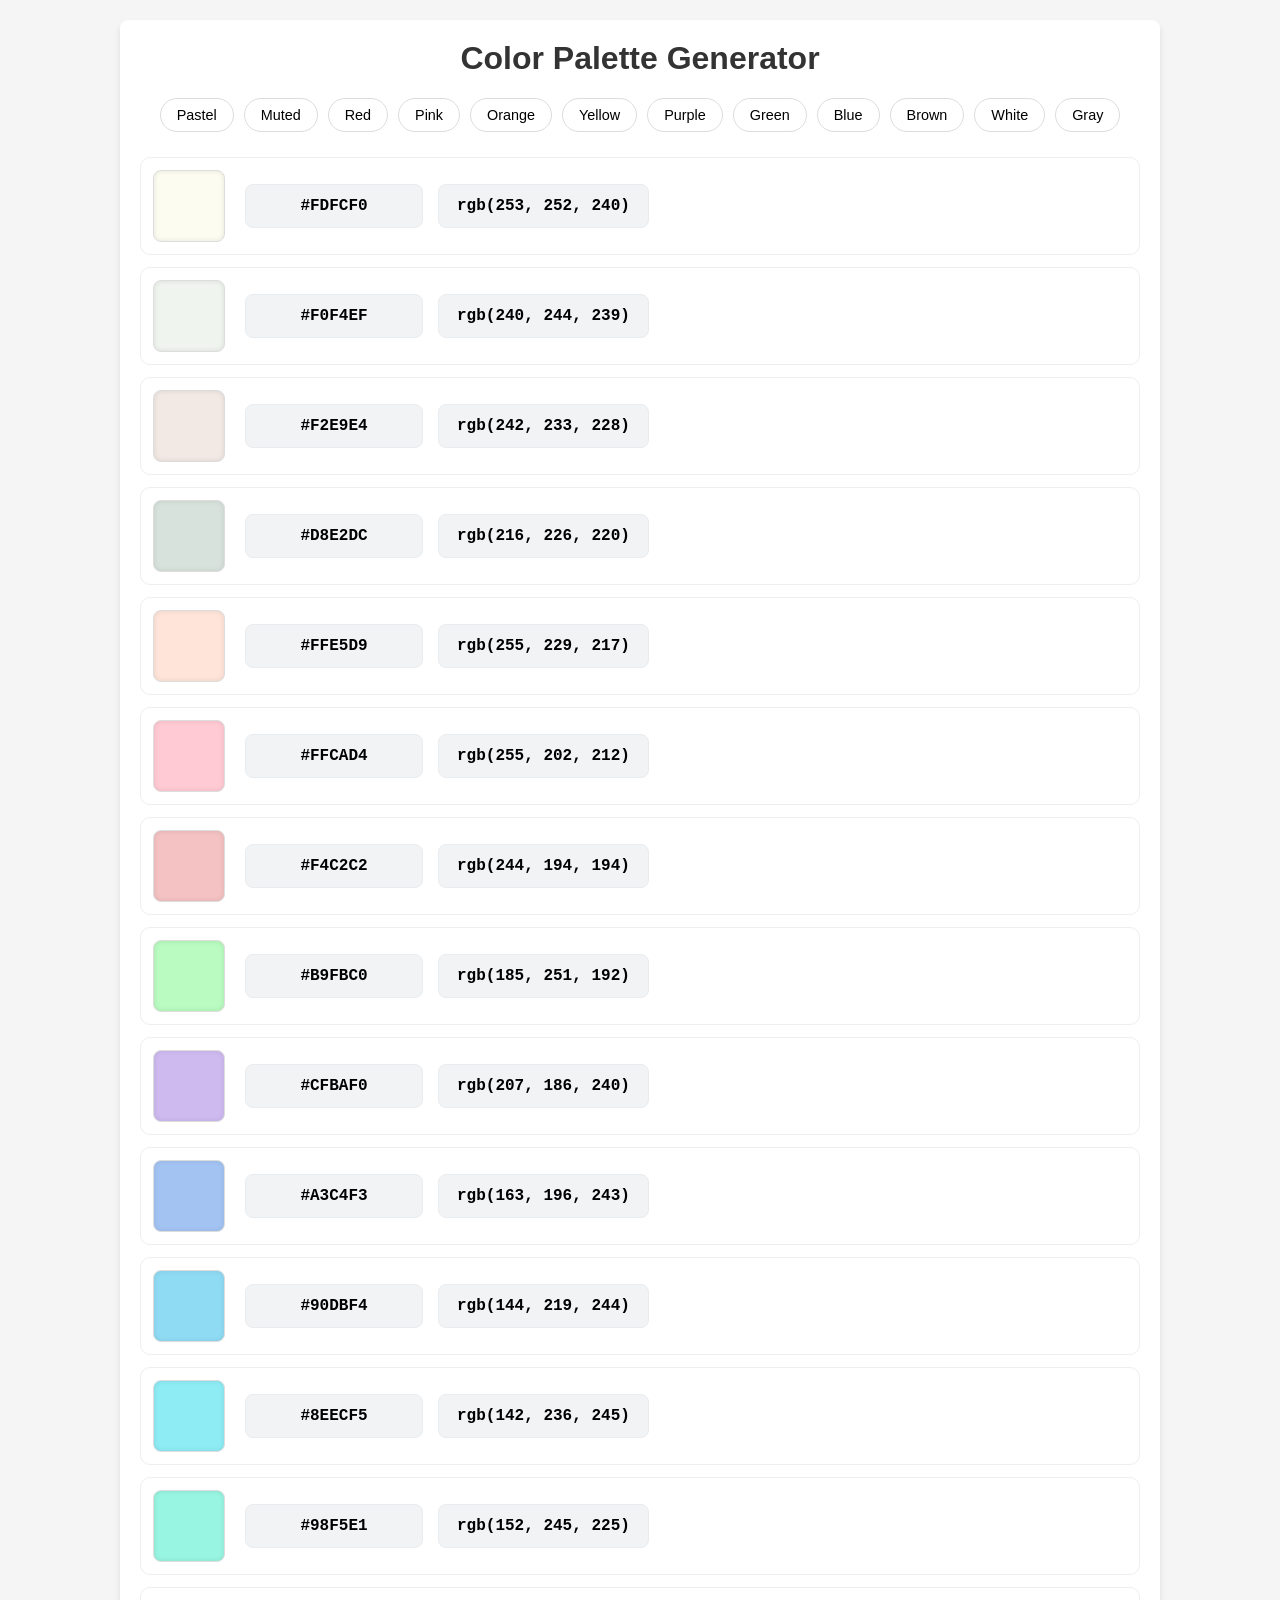
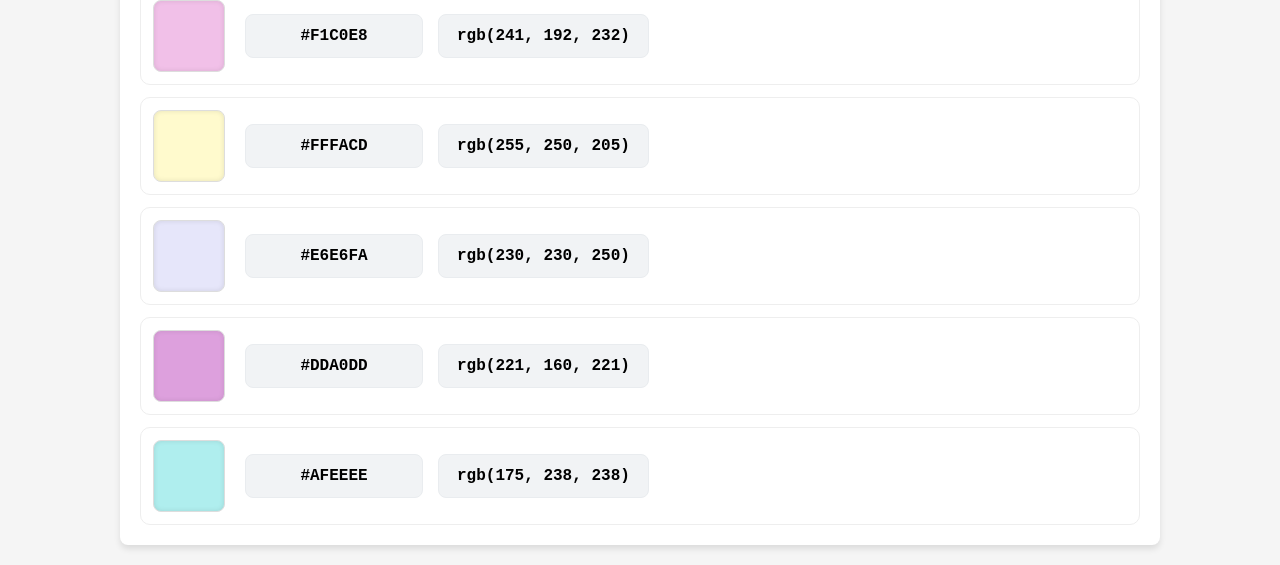
==== index.html @ 8c0397b9 "Configure Google AdSense: Add verification script, meta tag, and ads.txt" ====
<!doctype html>
<html lang="en">
<head>
  <meta charset="UTF-8" />
  <meta name="viewport" content="width=device-width, initial-scale=1.0" />
  <title>Color Palette Generator</title>
  <meta name="google-adsense-account" content="ca-pub-3039806351490146">
  <script async src="https://pagead2.googlesyndication.com/pagead/js/adsbygoogle.js?client=ca-pub-3039806351490146"
     crossorigin="anonymous"></script>
  <link href='style.css' rel='stylesheet'>
</head>
<body>
  <div class="container">
    <h1>Color Palette Generator</h1>
    <div class="controls">
      <button onclick="renderPalette('pastel')">Pastel</button>
      <button onclick="renderPalette('muted')">Muted</button>
      <button onclick="renderPalette('red')">Red</button>
      <button onclick="renderPalette('pink')">Pink</button>
      <button onclick="renderPalette('orange')">Orange</button>
      <button onclick="renderPalette('yellow')">Yellow</button>
      <button onclick="renderPalette('purple')">Purple</button>
      <button onclick="renderPalette('green')">Green</button>
      <button onclick="renderPalette('blue')">Blue</button>
      <button onclick="renderPalette('brown')">Brown</button>
      <button onclick="renderPalette('white')">White</button>
      <button onclick="renderPalette('gray')">Gray</button>
    </div>
    <div id="palette" class="palette-grid"></div>
  </div>
  <script defer type="text/javascript" src="main.js"></script>
</body>
</html>
---- style.css ----
/* Add styles here */
body {
  font-family: 'Segoe UI', Tahoma, Geneva, Verdana, sans-serif;
  background-color: #f5f5f5;
  margin: 0;
  padding: 20px;
}

.container {
  max-width: 1000px;
  margin: auto;
  background: white;
  padding: 20px;
  border-radius: 8px;
  box-shadow: 0 4px 6px rgba(0,0,0,0.1);
}

h1 { text-align: center; color: #333; margin-top: 0; }

.controls {
  display: flex;
  justify-content: center;
  gap: 10px;
  margin-bottom: 25px;
  flex-wrap: wrap;
}

.controls button {
  padding: 8px 16px;
  border: 1px solid #ddd;
  background: white;
  cursor: pointer;
  border-radius: 20px;
  transition: all 0.2s;
  font-size: 0.9em;
}

.controls button:hover {
  background: #333;
  color: white;
  border-color: #333;
}

.palette-grid {
  display: flex;
  flex-direction: column;
  gap: 12px;
}

.color-item {
  display: flex;
  align-items: center;
  padding: 12px;
  border: 1px solid #eee;
  border-radius: 10px;
  transition: transform 0.1s;
}

.color-item:hover {
  background-color: #fafafa;
}

.color-swatch {
  width: 70px;
  height: 70px;
  border-radius: 8px;
  margin-right: 20px;
  box-shadow: inset 0 0 5px rgba(0,0,0,0.1);
  border: 1px solid #ddd;
}

.color-info {
  display: flex;
  gap: 15px;
  flex-wrap: wrap;
  flex-grow: 1;
}

.info-box {
  background: #f1f3f5;
  padding: 12px 18px;
  border: 1px solid #e9ecef;
  border-radius: 8px;
  cursor: pointer;
  font-size: 1em;
  font-family: 'Courier New', Courier, monospace;
  font-weight: 600;
  min-width: 140px;
  text-align: center;
  transition: all 0.1s;
}

.info-box:hover {
  background: #e9ecef;
  transform: translateY(-2px);
}

.info-box:active {
  background: #dee2e6;
  transform: translateY(0);
}
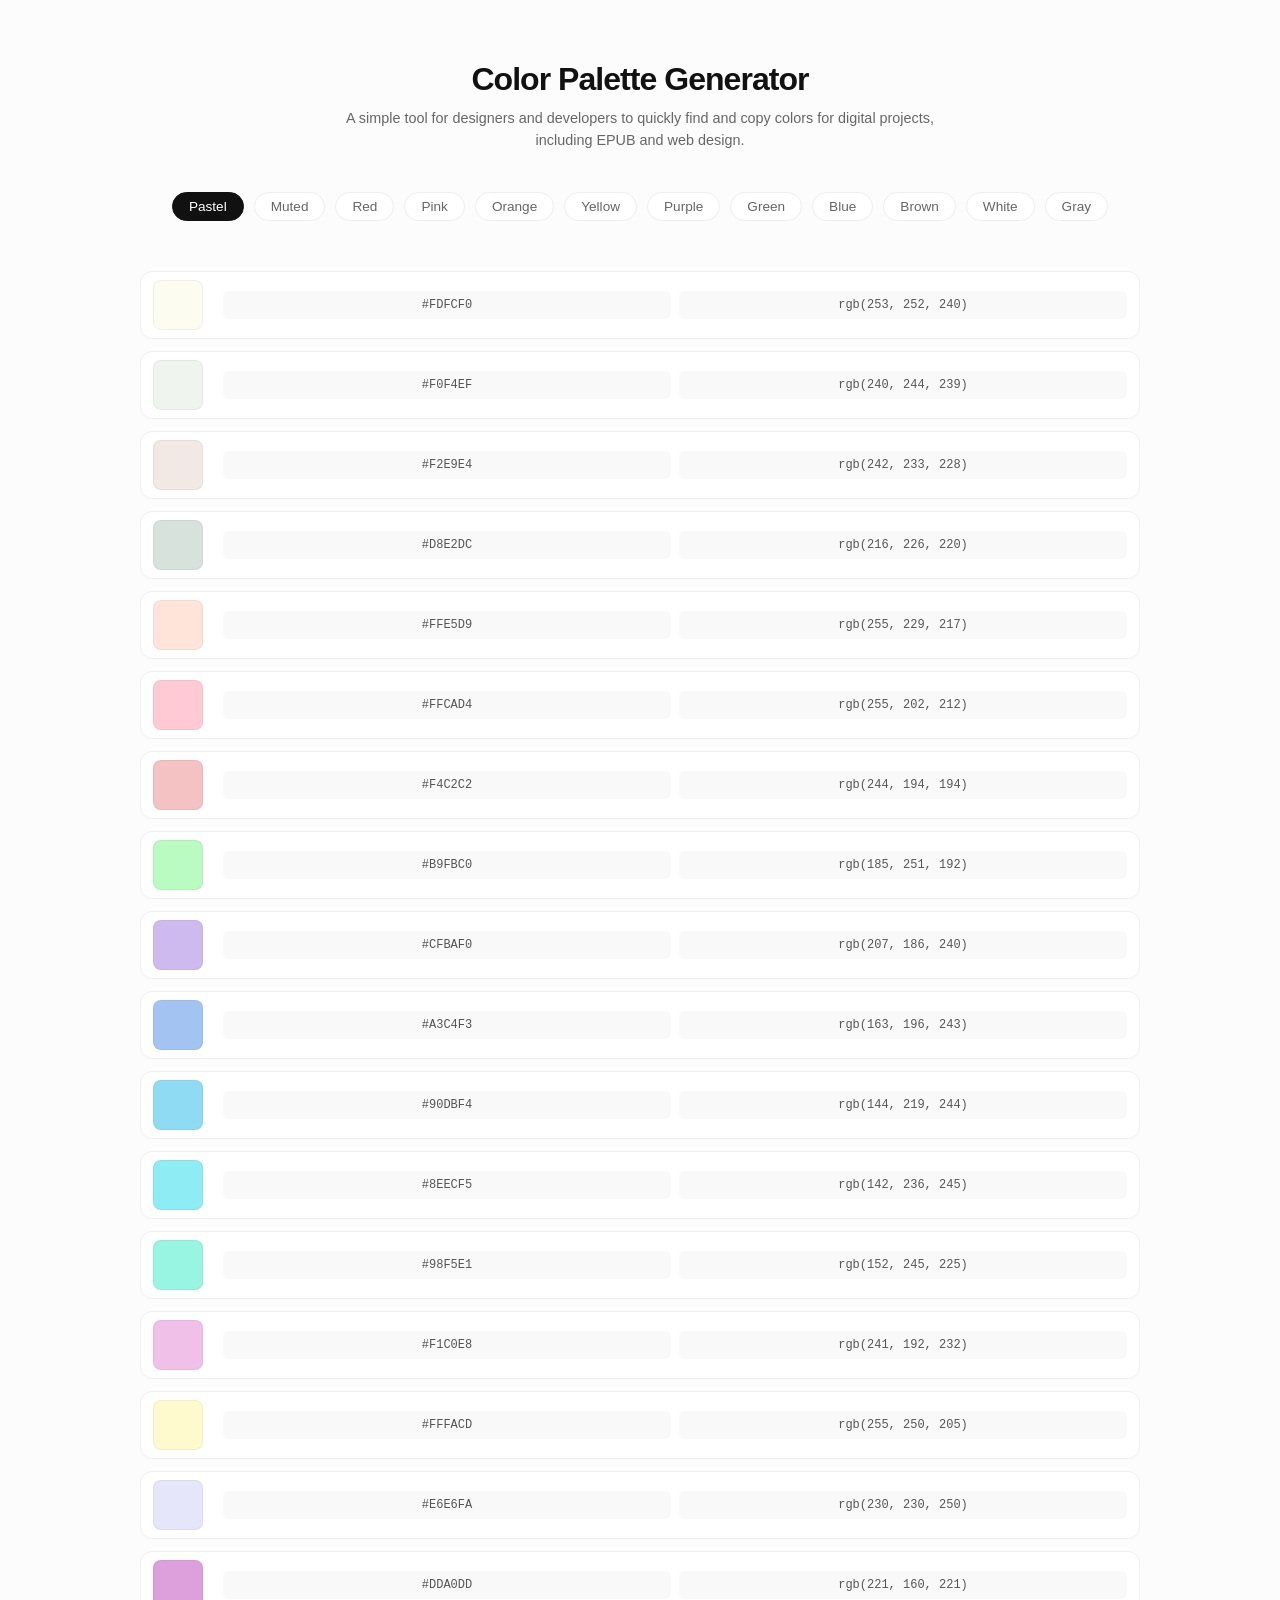
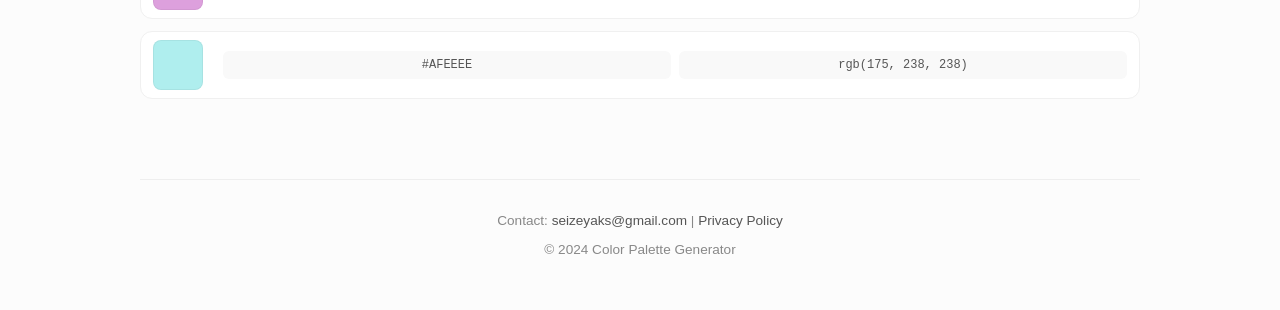
==== commit fd2c0058: "Improve site quality for AdSense: Add description, footer, contact info, and Privacy Policy page" ====
--- a/index.html
+++ b/index.html
@@ -12,6 +12,8 @@
 <body>
   <div class="container">
     <h1>Color Palette Generator</h1>
+    <p class="site-description">A simple tool for designers and developers to quickly find and copy colors for digital projects, including EPUB and web design.</p>
+    
     <div class="controls">
       <button onclick="renderPalette('pastel')">Pastel</button>
       <button onclick="renderPalette('muted')">Muted</button>
@@ -27,6 +29,11 @@
       <button onclick="renderPalette('gray')">Gray</button>
     </div>
     <div id="palette" class="palette-grid"></div>
+    
+    <footer>
+      <p>Contact: <a href="mailto:seizeyaks@gmail.com">seizeyaks@gmail.com</a> | <a href="privacy.html">Privacy Policy</a></p>
+      <p>&copy; 2024 Color Palette Generator</p>
+    </footer>
   </div>
   <script defer type="text/javascript" src="main.js"></script>
 </body>
--- a/style.css
+++ b/style.css
@@ -1,101 +1,193 @@
-/* Add styles here */
+/* Modern & Refined Palette Styles */
+* {
+  box-sizing: border-box;
+  -webkit-font-smoothing: antialiased;
+}
+
 body {
-  font-family: 'Segoe UI', Tahoma, Geneva, Verdana, sans-serif;
-  background-color: #f5f5f5;
+  font-family: 'Inter', -apple-system, BlinkMacSystemFont, 'Segoe UI', Roboto, sans-serif;
+  background-color: #fcfcfc;
   margin: 0;
-  padding: 20px;
+  padding: 40px 20px;
+  color: #1a1a1a;
 }
 
 .container {
   max-width: 1000px;
   margin: auto;
-  background: white;
-  padding: 20px;
-  border-radius: 8px;
-  box-shadow: 0 4px 6px rgba(0,0,0,0.1);
 }
 
-h1 { text-align: center; color: #333; margin-top: 0; }
+h1 { 
+  text-align: center; 
+  font-weight: 800;
+  letter-spacing: -0.03em;
+  margin-bottom: 10px;
+  font-size: 2rem;
+  color: #111;
+}
 
+.site-description {
+  text-align: center;
+  color: #666;
+  font-size: 0.9rem;
+  max-width: 600px;
+  margin: 0 auto 40px auto;
+  line-height: 1.5;
+}
+
+/* Category Buttons */
 .controls {
   display: flex;
   justify-content: center;
   gap: 10px;
-  margin-bottom: 25px;
+  margin-bottom: 50px;
   flex-wrap: wrap;
 }
 
 .controls button {
-  padding: 8px 16px;
-  border: 1px solid #ddd;
+  padding: 6px 16px;
+  border: 1px solid #eee;
   background: white;
   cursor: pointer;
-  border-radius: 20px;
-  transition: all 0.2s;
-  font-size: 0.9em;
+  border-radius: 100px;
+  transition: all 0.2s cubic-bezier(0.4, 0, 0.2, 1);
+  font-size: 0.85rem;
+  font-weight: 500;
+  color: #666;
 }
 
 .controls button:hover {
-  background: #333;
-  color: white;
-  border-color: #333;
+  background: #f5f5f5;
+  color: #111;
+  border-color: #ddd;
 }
 
-.palette-grid {
-  display: flex;
-  flex-direction: column;
-  gap: 12px;
+.controls button.active {
+  background: #111;
+  color: white;
+  border-color: #111;
 }
 
+/* Palette Grid */
+.palette-grid {
+  display: grid;
+  grid-template-columns: 1fr;
+  gap: 12px;
+  margin-bottom: 60px;
+}
+
+/* Color Card Item */
 .color-item {
   display: flex;
   align-items: center;
-  padding: 12px;
-  border: 1px solid #eee;
-  border-radius: 10px;
-  transition: transform 0.1s;
+  padding: 8px 12px;
+  background: white;
+  border: 1px solid #f0f0f0;
+  border-radius: 12px;
+  transition: all 0.3s ease;
 }
 
 .color-item:hover {
-  background-color: #fafafa;
+  border-color: #e0e0e0;
+  box-shadow: 0 4px 20px rgba(0,0,0,0.04);
+  transform: translateY(-2px);
 }
 
 .color-swatch {
-  width: 70px;
-  height: 70px;
+  width: 50px;
+  height: 50px;
+  min-width: 50px;
   border-radius: 8px;
   margin-right: 20px;
-  box-shadow: inset 0 0 5px rgba(0,0,0,0.1);
-  border: 1px solid #ddd;
+  box-shadow: inset 0 0 0 1px rgba(0,0,0,0.05);
+  cursor: pointer;
 }
 
 .color-info {
   display: flex;
-  gap: 15px;
-  flex-wrap: wrap;
+  gap: 8px;
   flex-grow: 1;
+  align-items: center;
+  justify-content: space-between;
 }
 
+/* Information Boxes */
 .info-box {
-  background: #f1f3f5;
-  padding: 12px 18px;
-  border: 1px solid #e9ecef;
-  border-radius: 8px;
+  padding: 6px 10px;
+  background: #f9f9f9;
+  border-radius: 6px;
   cursor: pointer;
-  font-size: 1em;
-  font-family: 'Courier New', Courier, monospace;
-  font-weight: 600;
-  min-width: 140px;
+  font-size: 0.75rem;
+  font-family: 'JetBrains Mono', 'Fira Code', monospace;
+  font-weight: 500;
+  color: #555;
+  border: 1px solid transparent;
+  transition: all 0.15s;
+  flex: 1;
   text-align: center;
-  transition: all 0.1s;
+  white-space: nowrap;
+  overflow: hidden;
+  text-overflow: ellipsis;
 }
 
 .info-box:hover {
-  background: #e9ecef;
-  transform: translateY(-2px);
+  background: #f0f0f0;
+  border-color: #ddd;
+  color: #111;
 }
 
-.info-box:active {
-  background: #dee2e6;
-  transform: translateY(0);
+/* Footer */
+footer {
+  margin-top: 80px;
+  padding-top: 20px;
+  border-top: 1px solid #eee;
+  text-align: center;
+  color: #888;
+  font-size: 0.85rem;
 }
+
+footer a {
+  color: #555;
+  text-decoration: none;
+}
+
+footer a:hover {
+  text-decoration: underline;
+}
+
+/* Responsive adjustments */
+@media (max-width: 768px) {
+  body { padding: 20px 10px; }
+  .color-swatch { width: 40px; height: 40px; min-width: 40px; margin-right: 12px; }
+  .info-box { 
+    font-size: 0.7rem; 
+    padding: 4px 6px;
+  }
+  .color-info { gap: 4px; }
+}
+
+@media (max-width: 480px) {
+  .info-box:nth-child(3) { display: none; }
+}
+
+/* Toast Notification Styling */
+.toast {
+  position: fixed;
+  bottom: 30px;
+  left: 50%;
+  transform: translateX(-50%);
+  background: rgba(0,0,0,0.8);
+  backdrop-filter: blur(8px);
+  color: white;
+  padding: 8px 16px;
+  border-radius: 100px;
+  font-size: 0.8rem;
+  font-weight: 500;
+  z-index: 1000;
+  animation: slideUp 0.3s ease-out;
+}
+
+@keyframes slideUp {
+  from { transform: translate(-50%, 20px); opacity: 0; }
+  to { transform: translate(-50%, 0); opacity: 1; }
+}
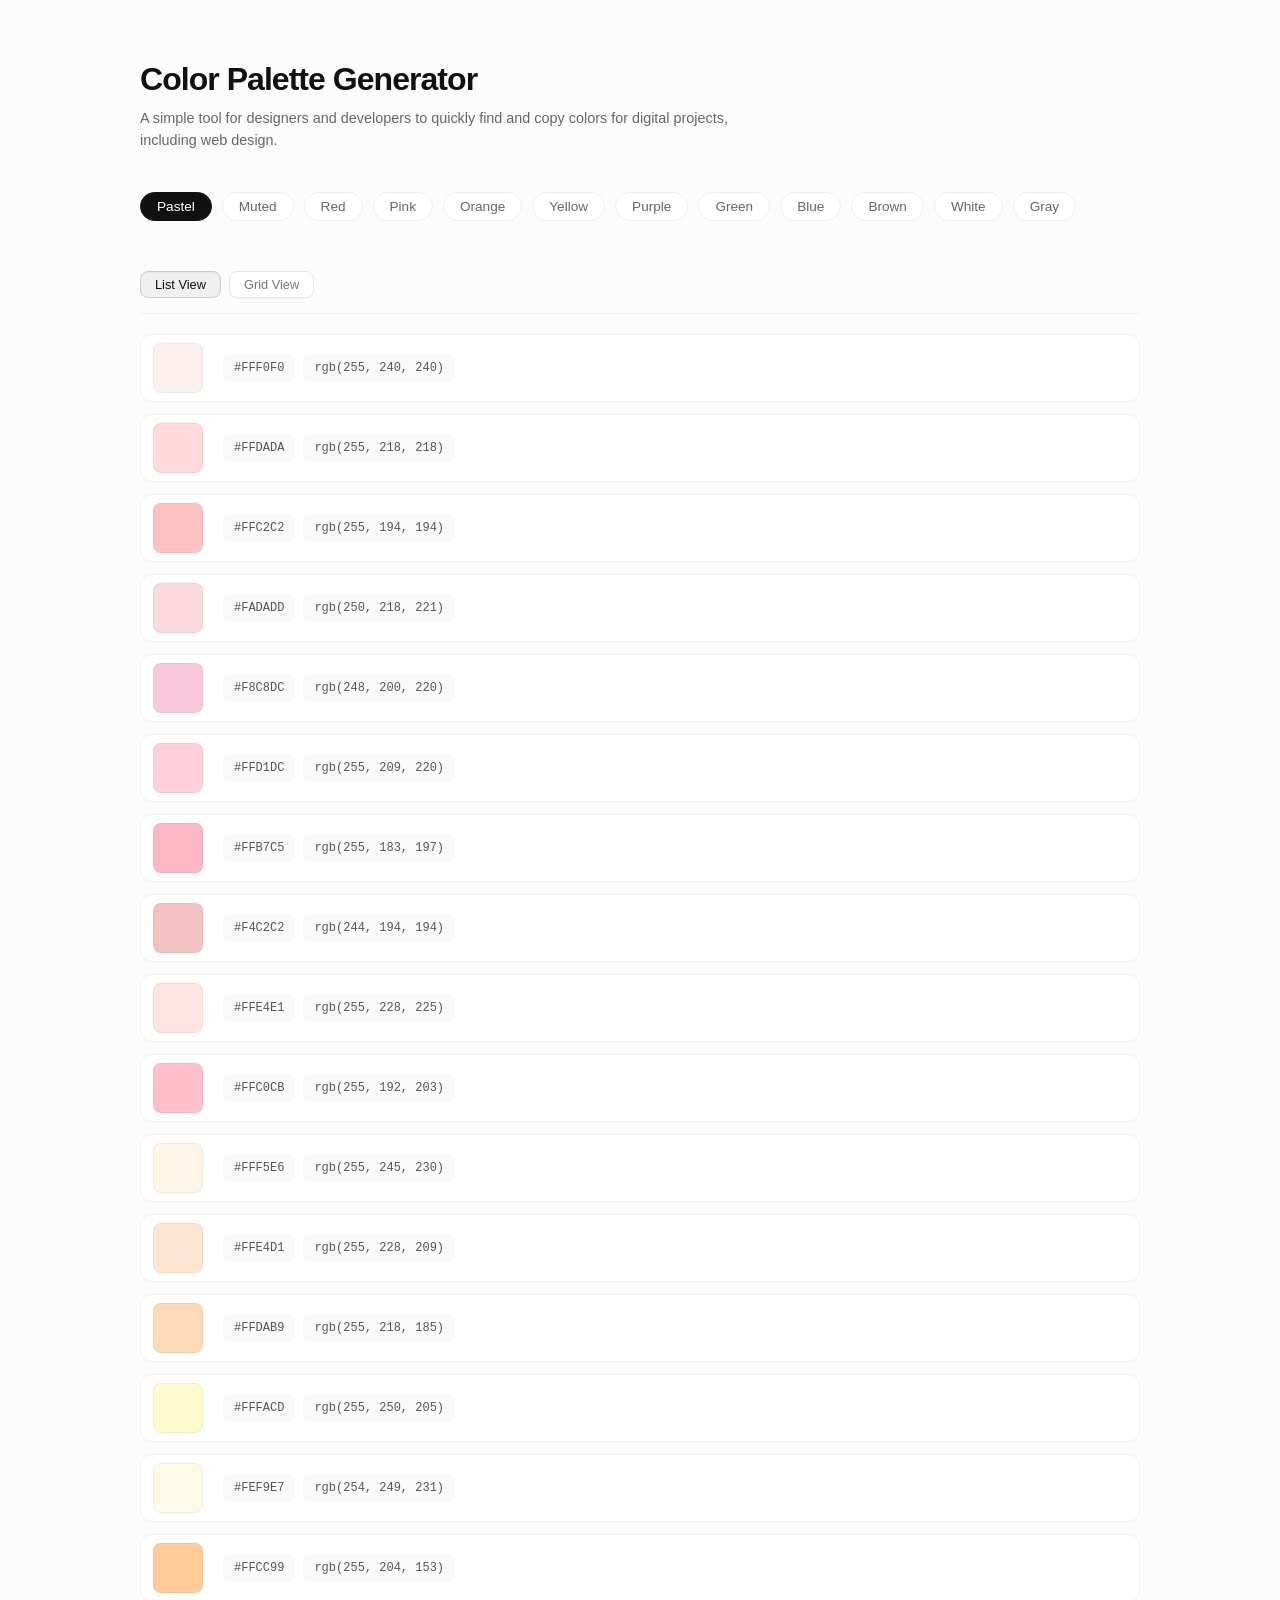
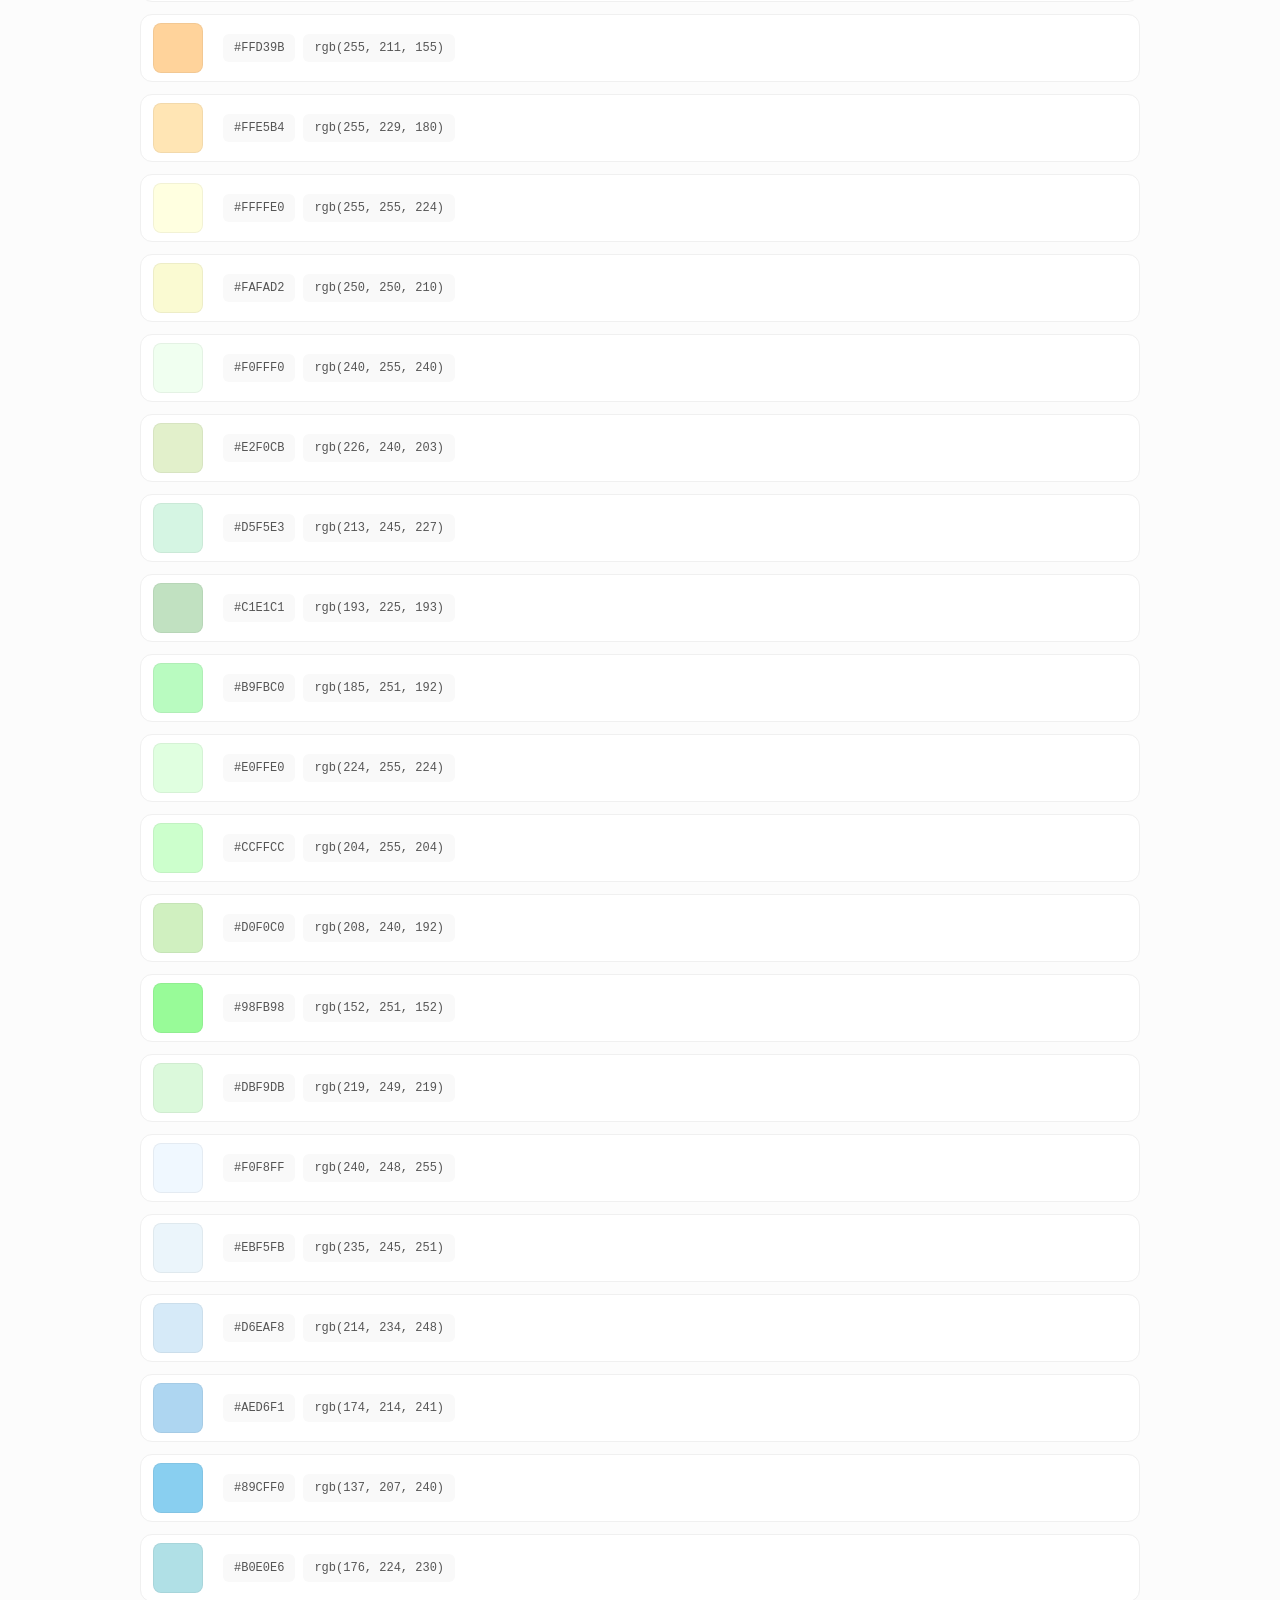
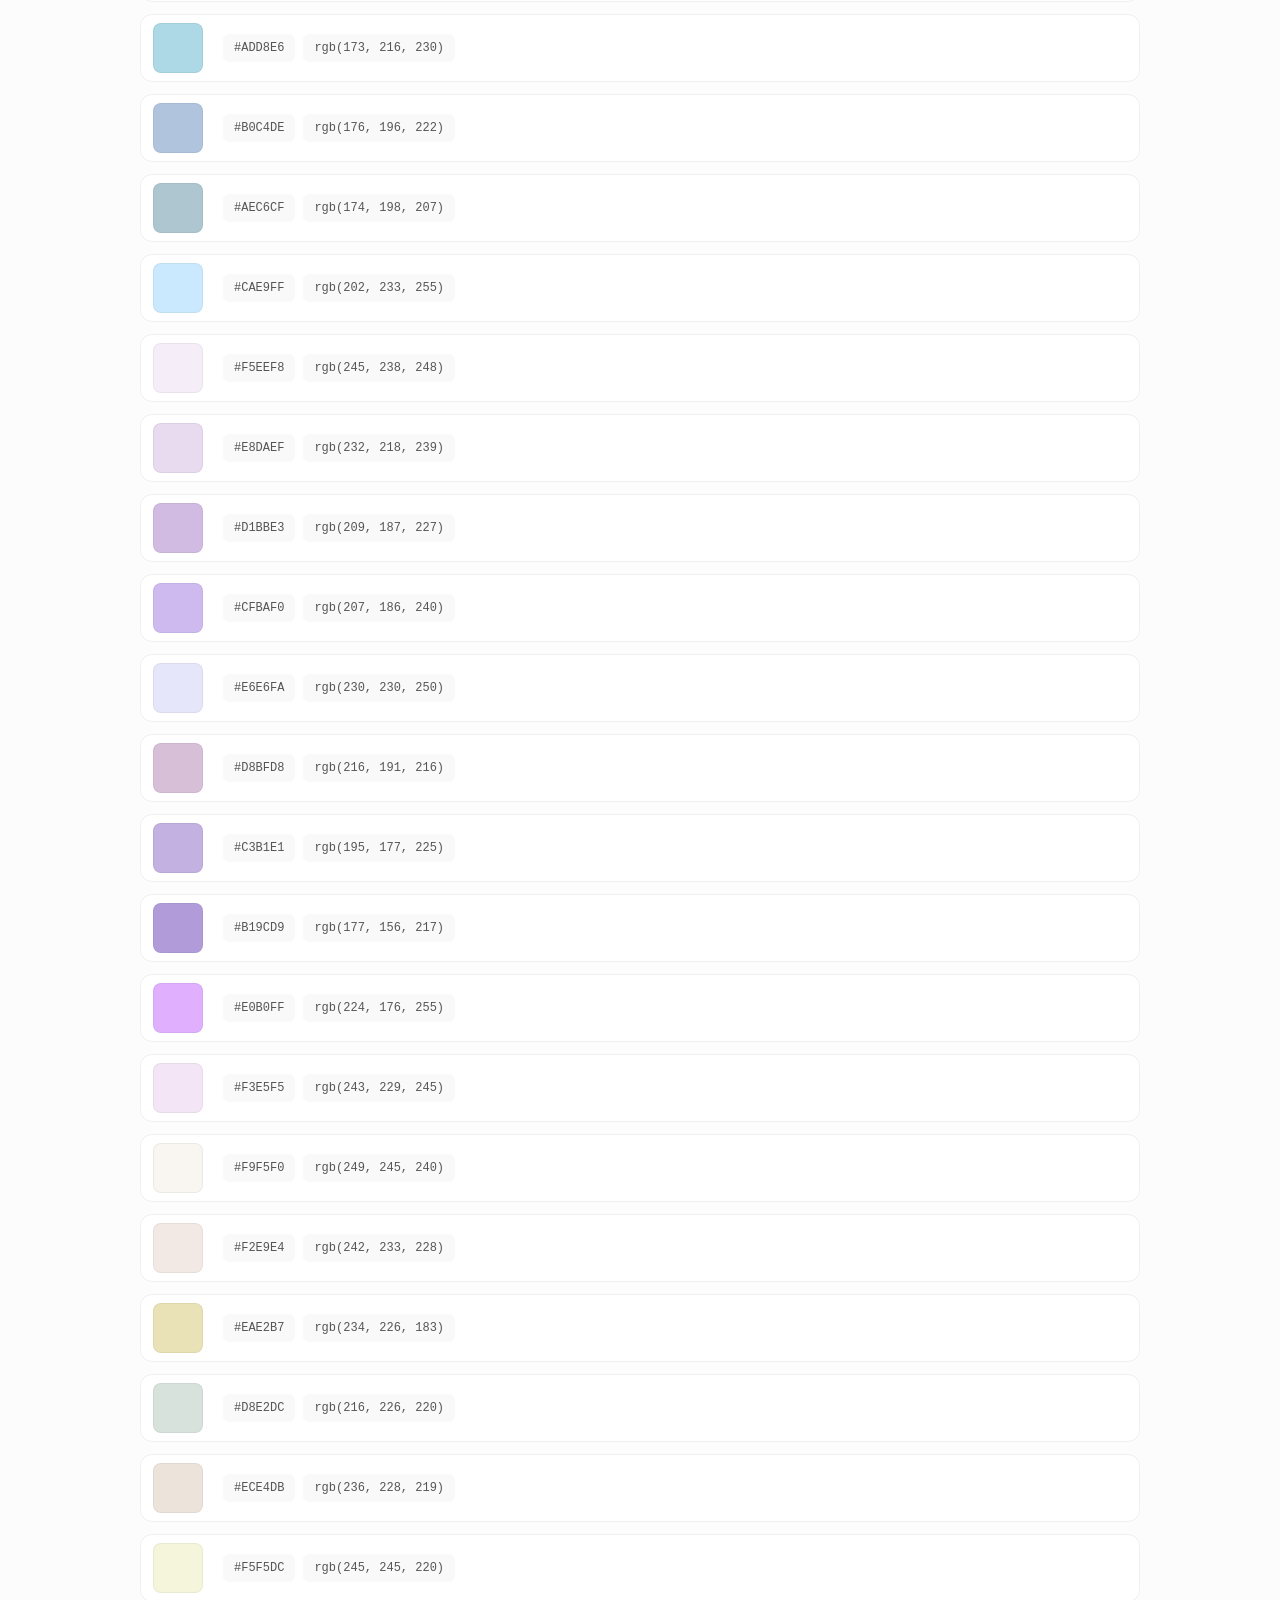
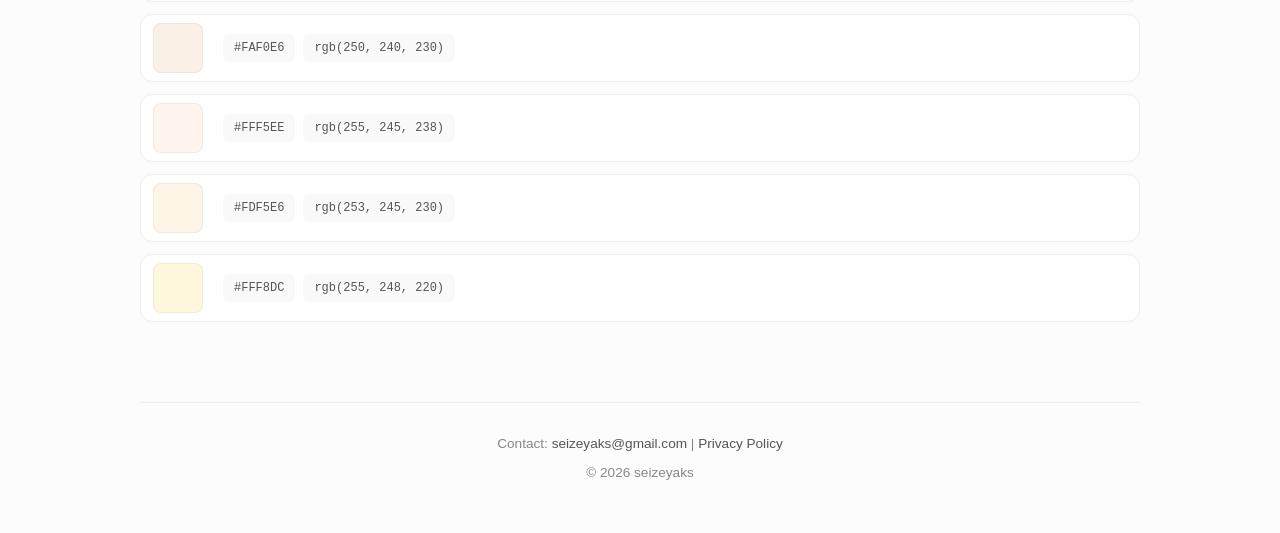
==== commit a181efc8: "Update UI visibility, fix toast z-index, and update copyright" ====
--- a/index.html
+++ b/index.html
@@ -12,7 +12,7 @@
 <body>
   <div class="container">
     <h1>Color Palette Generator</h1>
-    <p class="site-description">A simple tool for designers and developers to quickly find and copy colors for digital projects, including EPUB and web design.</p>
+    <p class="site-description">A simple tool for designers and developers to quickly find and copy colors for digital projects, including web design.</p>
     
     <div class="controls">
       <button onclick="renderPalette('pastel')">Pastel</button>
@@ -28,13 +28,20 @@
       <button onclick="renderPalette('white')">White</button>
       <button onclick="renderPalette('gray')">Gray</button>
     </div>
+
+    <div class="mode-switch">
+      <button id="list-mode-btn" class="active" onclick="setViewMode('list')">List View</button>
+      <button id="grid-mode-btn" onclick="setViewMode('grid')">Grid View</button>
+    </div>
+
     <div id="palette" class="palette-grid"></div>
     
     <footer>
       <p>Contact: <a href="mailto:seizeyaks@gmail.com">seizeyaks@gmail.com</a> | <a href="privacy.html">Privacy Policy</a></p>
-      <p>&copy; 2024 Color Palette Generator</p>
+      <p>&copy; 2026 seizeyaks</p>
     </footer>
   </div>
+  <button id="to-top-btn">Top</button>
   <script defer type="text/javascript" src="main.js"></script>
 </body>
 </html>
--- a/style.css
+++ b/style.css
@@ -10,6 +10,7 @@
   margin: 0;
   padding: 40px 20px;
   color: #1a1a1a;
+  touch-action: manipulation;
 }
 
 .container {
@@ -18,7 +19,7 @@
 }
 
 h1 { 
-  text-align: center; 
+  text-align: left; 
   font-weight: 800;
   letter-spacing: -0.03em;
   margin-bottom: 10px;
@@ -27,18 +28,18 @@
 }
 
 .site-description {
-  text-align: center;
+  text-align: left;
   color: #666;
   font-size: 0.9rem;
   max-width: 600px;
-  margin: 0 auto 40px auto;
+  margin: 0 0 40px 0;
   line-height: 1.5;
 }
 
 /* Category Buttons */
 .controls {
   display: flex;
-  justify-content: center;
+  justify-content: flex-start;
   gap: 10px;
   margin-bottom: 50px;
   flex-wrap: wrap;
@@ -68,12 +69,53 @@
   border-color: #111;
 }
 
-/* Palette Grid */
+/* Mode Switch Buttons */
+.mode-switch {
+  display: flex;
+  justify-content: flex-start;
+  gap: 8px;
+  margin-bottom: 20px;
+  padding-bottom: 15px;
+  border-bottom: 1px solid #f0f0f0;
+}
+
+.mode-switch button {
+  padding: 5px 14px;
+  background: #fff;
+  border: 1px solid #e5e5e5;
+  color: #777;
+  cursor: pointer;
+  font-size: 0.8rem;
+  font-weight: 500;
+  border-radius: 8px;
+  transition: all 0.2s;
+  box-shadow: 0 1px 2px rgba(0,0,0,0.03);
+}
+
+.mode-switch button:hover {
+  color: #444;
+  border-color: #d0d0d0;
+  background: #fafafa;
+}
+
+.mode-switch button.active {
+  background: #f0f0f0;
+  color: #111;
+  border-color: #ccc;
+  box-shadow: inset 0 1px 2px rgba(0,0,0,0.05);
+}
+
+/* Palette Grid Modes */
 .palette-grid {
   display: grid;
   grid-template-columns: 1fr;
   gap: 12px;
   margin-bottom: 60px;
+}
+
+.palette-grid.grid-mode {
+  grid-template-columns: repeat(auto-fill, minmax(80px, 1fr));
+  gap: 15px;
 }
 
 /* Color Card Item */
@@ -87,10 +129,21 @@
   transition: all 0.3s ease;
 }
 
+.grid-mode .color-item {
+  flex-direction: column;
+  padding: 0;
+  border: none;
+  background: none;
+}
+
 .color-item:hover {
   border-color: #e0e0e0;
   box-shadow: 0 4px 20px rgba(0,0,0,0.04);
   transform: translateY(-2px);
+}
+
+.grid-mode .color-item:hover {
+  box-shadow: none;
 }
 
 .color-swatch {
@@ -103,12 +156,76 @@
   cursor: pointer;
 }
 
+.grid-mode .color-swatch {
+  width: 100%;
+  padding-bottom: 100%; /* Square aspect ratio */
+  height: 0;
+  margin-right: 0;
+  border-radius: 12px;
+}
+
 .color-info {
   display: flex;
   gap: 8px;
   flex-grow: 1;
   align-items: center;
-  justify-content: space-between;
+  justify-content: flex-start; /* space-between 대신 flex-start로 변경 */
+  flex-wrap: wrap; /* 추가: 공간이 부족할 경우 줄바꿈 허용 */
+}
+
+.grid-mode .color-info {
+  display: none;
+}
+
+/* Modal Styling */
+.modal-overlay {
+  position: fixed;
+  top: 0;
+  left: 0;
+  width: 100%;
+  height: 100%;
+  background: rgba(0,0,0,0.2);
+  backdrop-filter: blur(4px);
+  display: flex;
+  align-items: center;
+  justify-content: center;
+  z-index: 2000;
+  animation: fadeIn 0.2s ease-out;
+}
+
+.modal-content {
+  background: white;
+  padding: 30px;
+  border-radius: 24px;
+  box-shadow: 0 10px 40px rgba(0,0,0,0.1);
+  width: 90%;
+  max-width: 400px;
+  text-align: center;
+}
+
+.modal-swatch {
+  width: 80px;
+  height: 80px;
+  margin: 0 auto 20px auto;
+  border-radius: 16px;
+  box-shadow: inset 0 0 0 1px rgba(0,0,0,0.05);
+}
+
+.modal-info-list {
+  display: flex;
+  flex-direction: column;
+  gap: 12px;
+}
+
+.modal-info-list .info-box {
+  width: 100%;
+  padding: 12px;
+  font-size: 0.9rem;
+}
+
+@keyframes fadeIn {
+  from { opacity: 0; }
+  to { opacity: 1; }
 }
 
 /* Information Boxes */
@@ -123,7 +240,7 @@
   color: #555;
   border: 1px solid transparent;
   transition: all 0.15s;
-  flex: 1;
+  flex: 0 1 auto; /* flex: 1 대신 변경 */
   text-align: center;
   white-space: nowrap;
   overflow: hidden;
@@ -167,7 +284,7 @@
 }
 
 @media (max-width: 480px) {
-  .info-box:nth-child(3) { display: none; }
+  /* .info-box:nth-child(3) { display: none; } 이 부분 제거 */
 }
 
 /* Toast Notification Styling */
@@ -183,7 +300,7 @@
   border-radius: 100px;
   font-size: 0.8rem;
   font-weight: 500;
-  z-index: 1000;
+  z-index: 3000;
   animation: slideUp 0.3s ease-out;
 }
 
@@ -191,3 +308,21 @@
   from { transform: translate(-50%, 20px); opacity: 0; }
   to { transform: translate(-50%, 0); opacity: 1; }
 }
+#to-top-btn {
+  position: fixed;
+  bottom: 80px;
+  right: 20px;
+  display: none;
+  padding: 10px 15px;
+  border: 1px solid #ccc;
+  background-color: white;
+  color: #333;
+  border-radius: 5px;
+  cursor: pointer;
+  z-index: 100;
+  touch-action: manipulation;
+}
+
+#to-top-btn:hover {
+  background-color: #f0f0f0;
+}
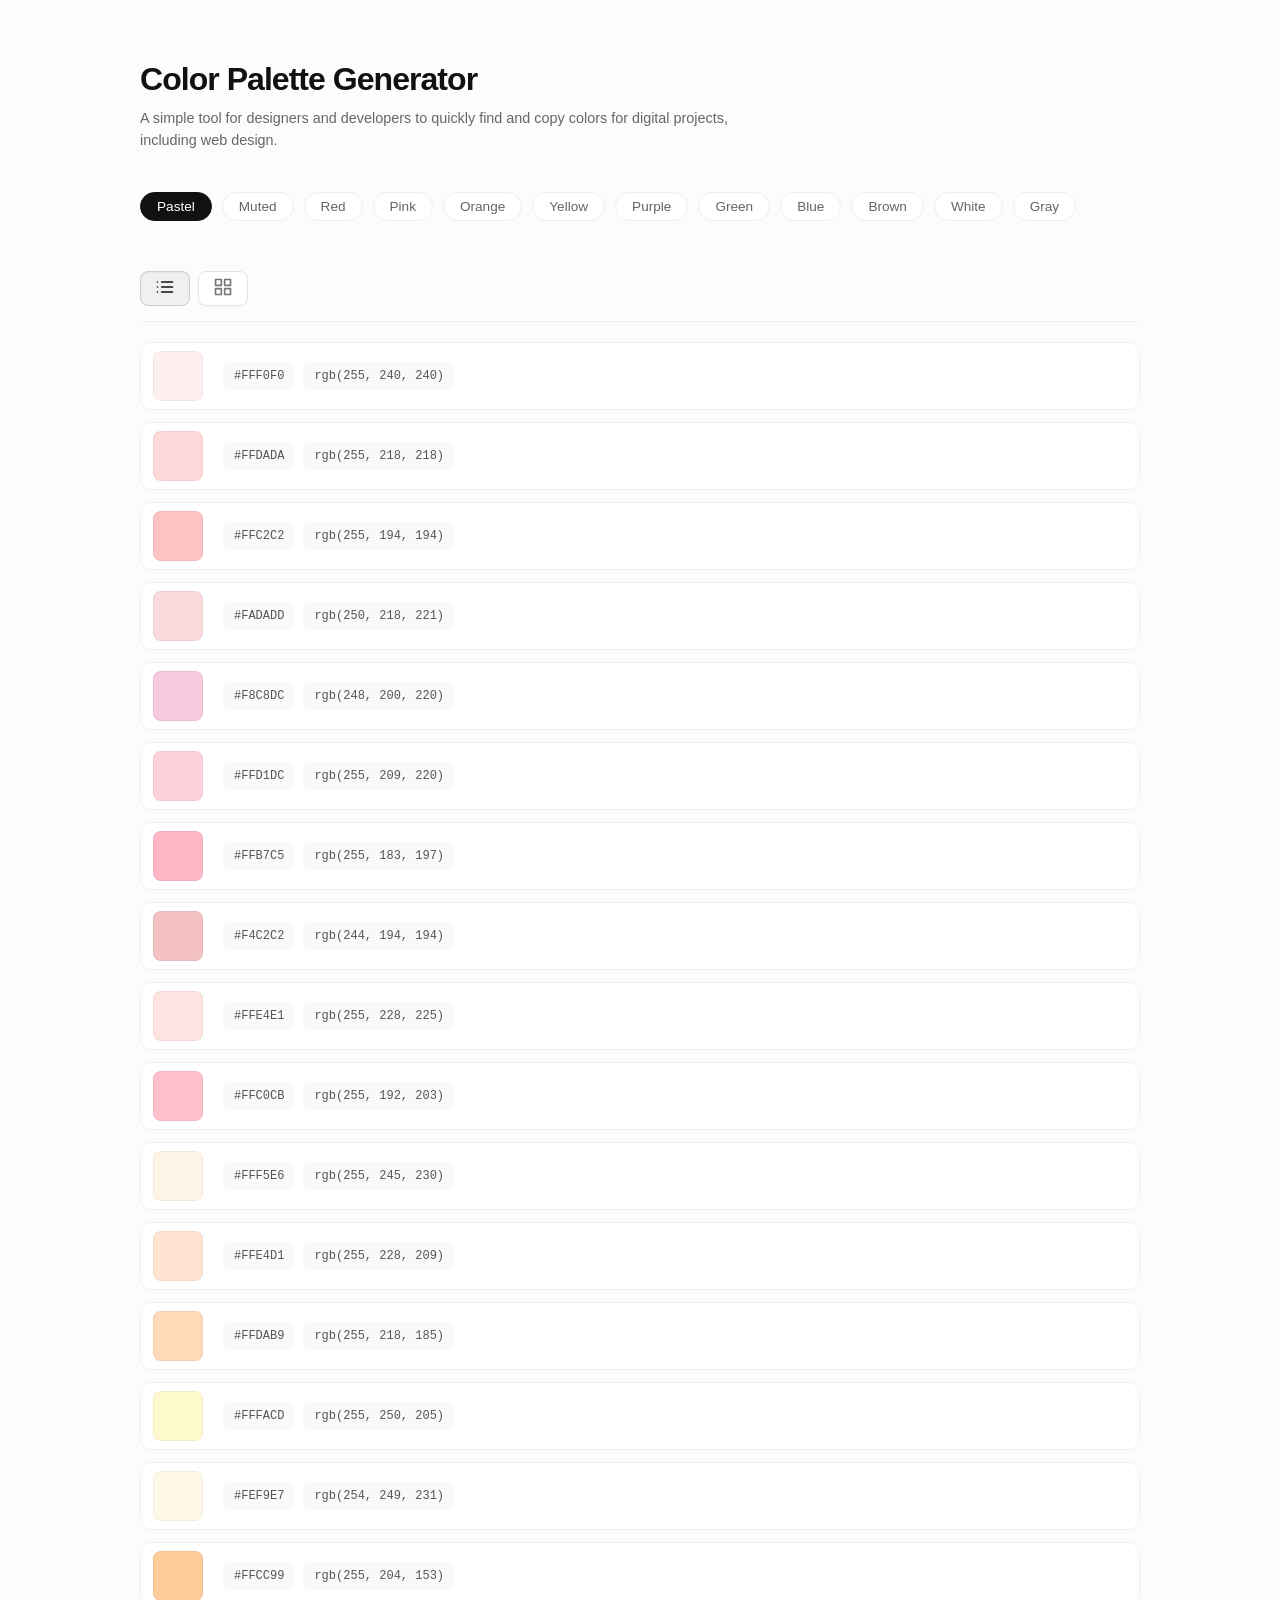
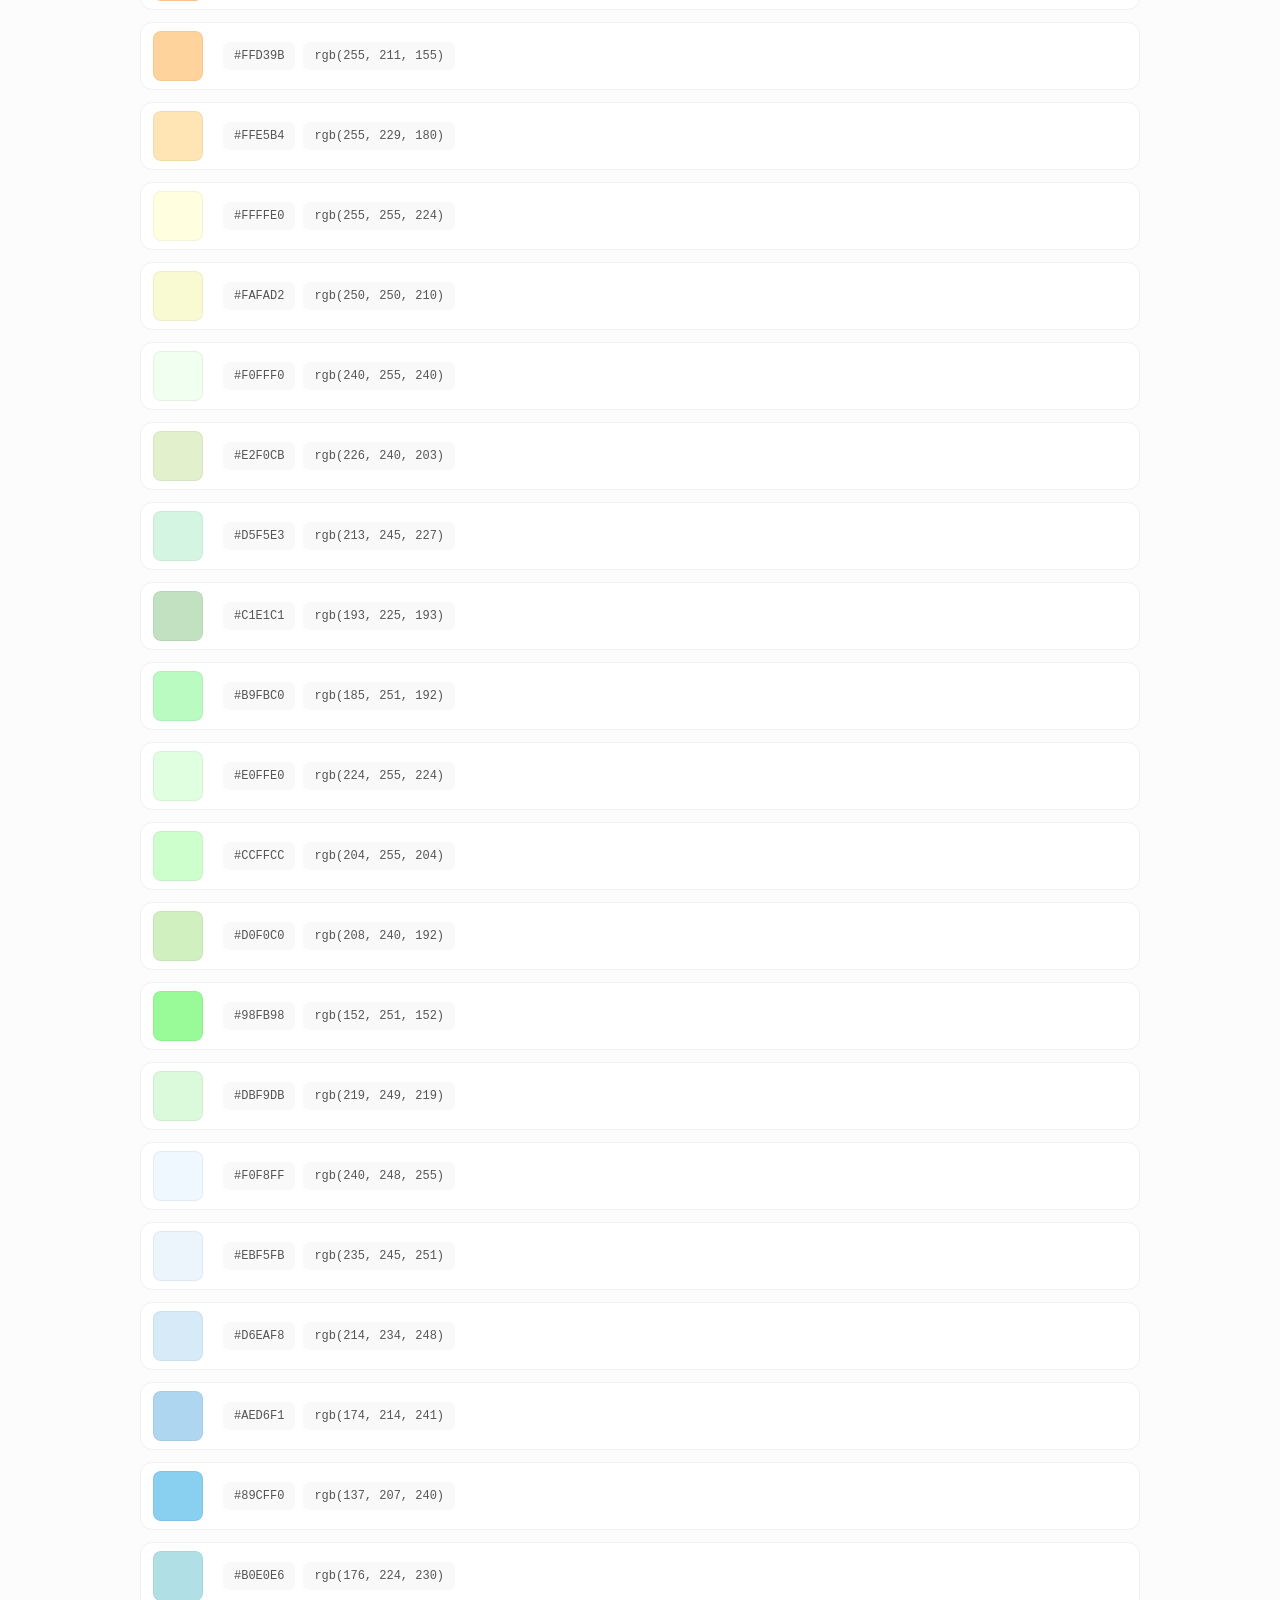
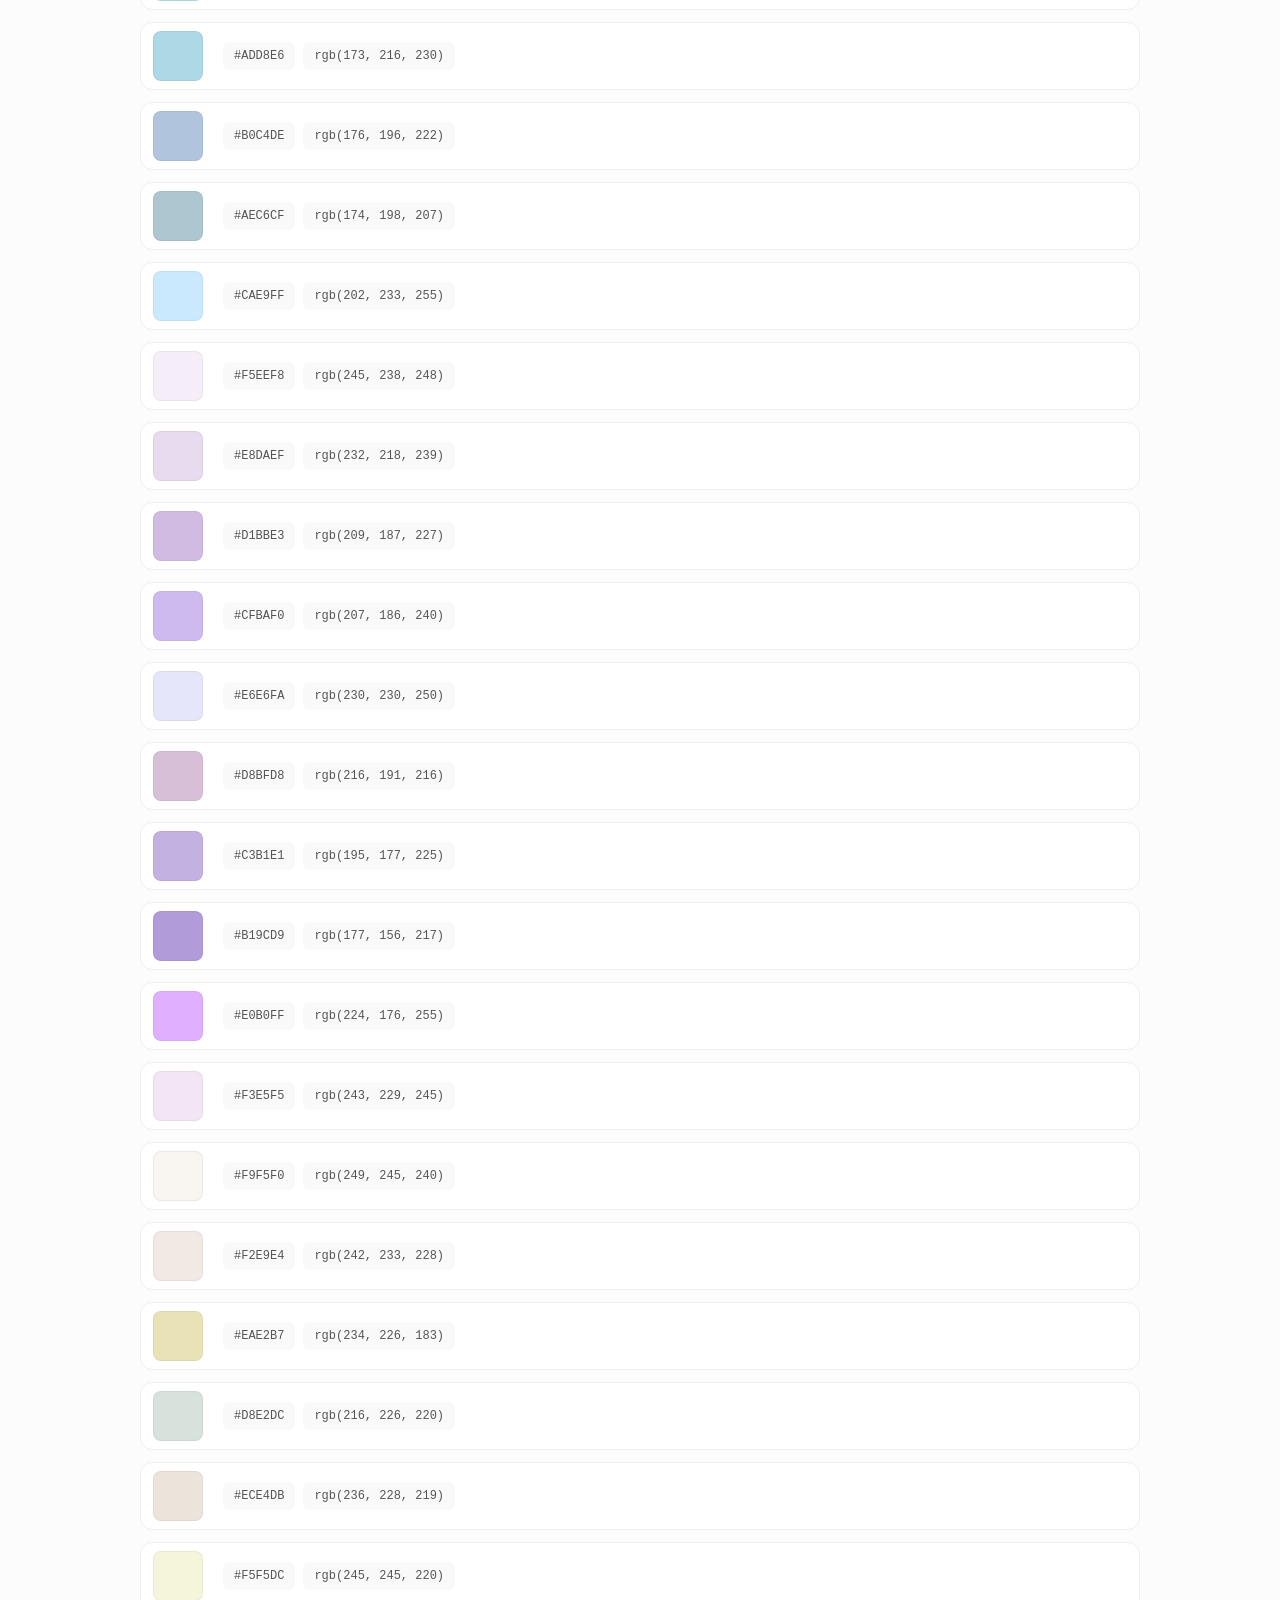
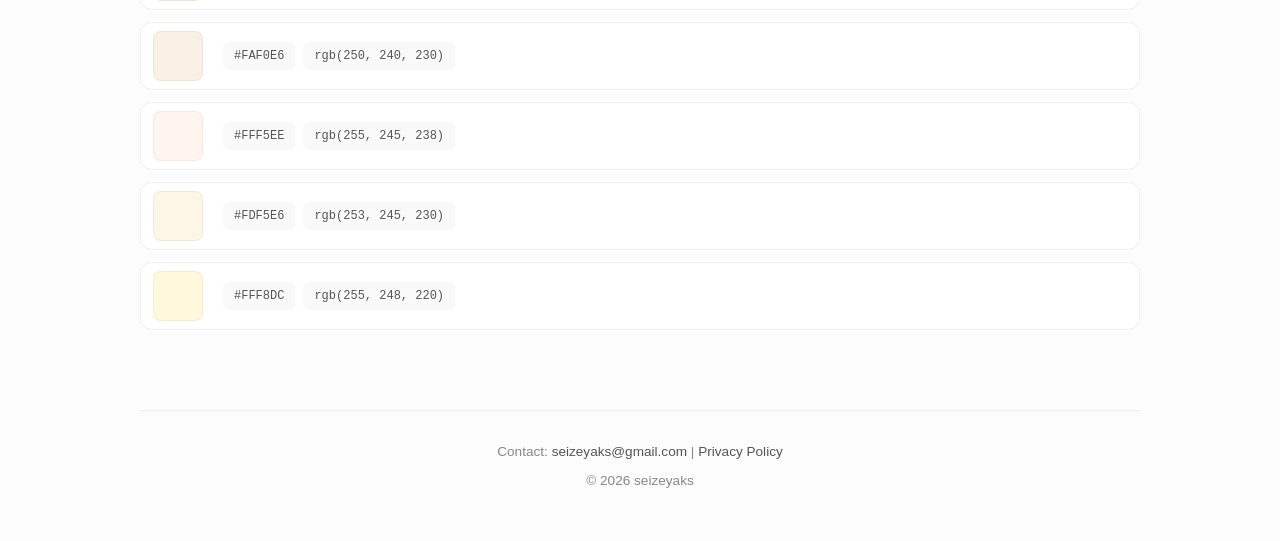
==== commit 6064d4f2: "Improve SEO with robots.txt, sitemap.xml, and meta tags" ====
--- a/index.html
+++ b/index.html
@@ -4,6 +4,8 @@
   <meta charset="UTF-8" />
   <meta name="viewport" content="width=device-width, initial-scale=1.0" />
   <title>Color Palette Generator</title>
+  <meta name="description" content="A simple color palette generator for designers and developers. Quickly find and copy pastel, muted, and other color schemes for your digital projects, including web design." />
+  <meta name="keywords" content="color palette, generator, designer, developer, web design, colors, hex codes, pastel colors, muted colors" />
   <meta name="google-adsense-account" content="ca-pub-3039806351490146">
   <script async src="https://pagead2.googlesyndication.com/pagead/js/adsbygoogle.js?client=ca-pub-3039806351490146"
      crossorigin="anonymous"></script>
@@ -30,8 +32,12 @@
     </div>
 
     <div class="mode-switch">
-      <button id="list-mode-btn" class="active" onclick="setViewMode('list')">List View</button>
-      <button id="grid-mode-btn" onclick="setViewMode('grid')">Grid View</button>
+      <button id="list-mode-btn" class="active" onclick="setViewMode('list')" aria-label="List View">
+        <svg width="20" height="20" viewBox="0 0 24 24" fill="none" stroke="currentColor" stroke-width="2" stroke-linecap="round" stroke-linejoin="round"><line x1="8" y1="6" x2="21" y2="6"></line><line x1="8" y1="12" x2="21" y2="12"></line><line x1="8" y1="18" x2="21" y2="18"></line><line x1="3" y1="6" x2="3.01" y2="6"></line><line x1="3" y1="12" x2="3.01" y2="12"></line><line x1="3" y1="18" x2="3.01" y2="18"></line></svg>
+      </button>
+      <button id="grid-mode-btn" onclick="setViewMode('grid')" aria-label="Grid View">
+        <svg width="20" height="20" viewBox="0 0 24 24" fill="none" stroke="currentColor" stroke-width="2" stroke-linecap="round" stroke-linejoin="round"><rect x="3" y="3" width="7" height="7"></rect><rect x="14" y="3" width="7" height="7"></rect><rect x="14" y="14" width="7" height="7"></rect><rect x="3" y="14" width="7" height="7"></rect></svg>
+      </button>
     </div>
 
     <div id="palette" class="palette-grid"></div>
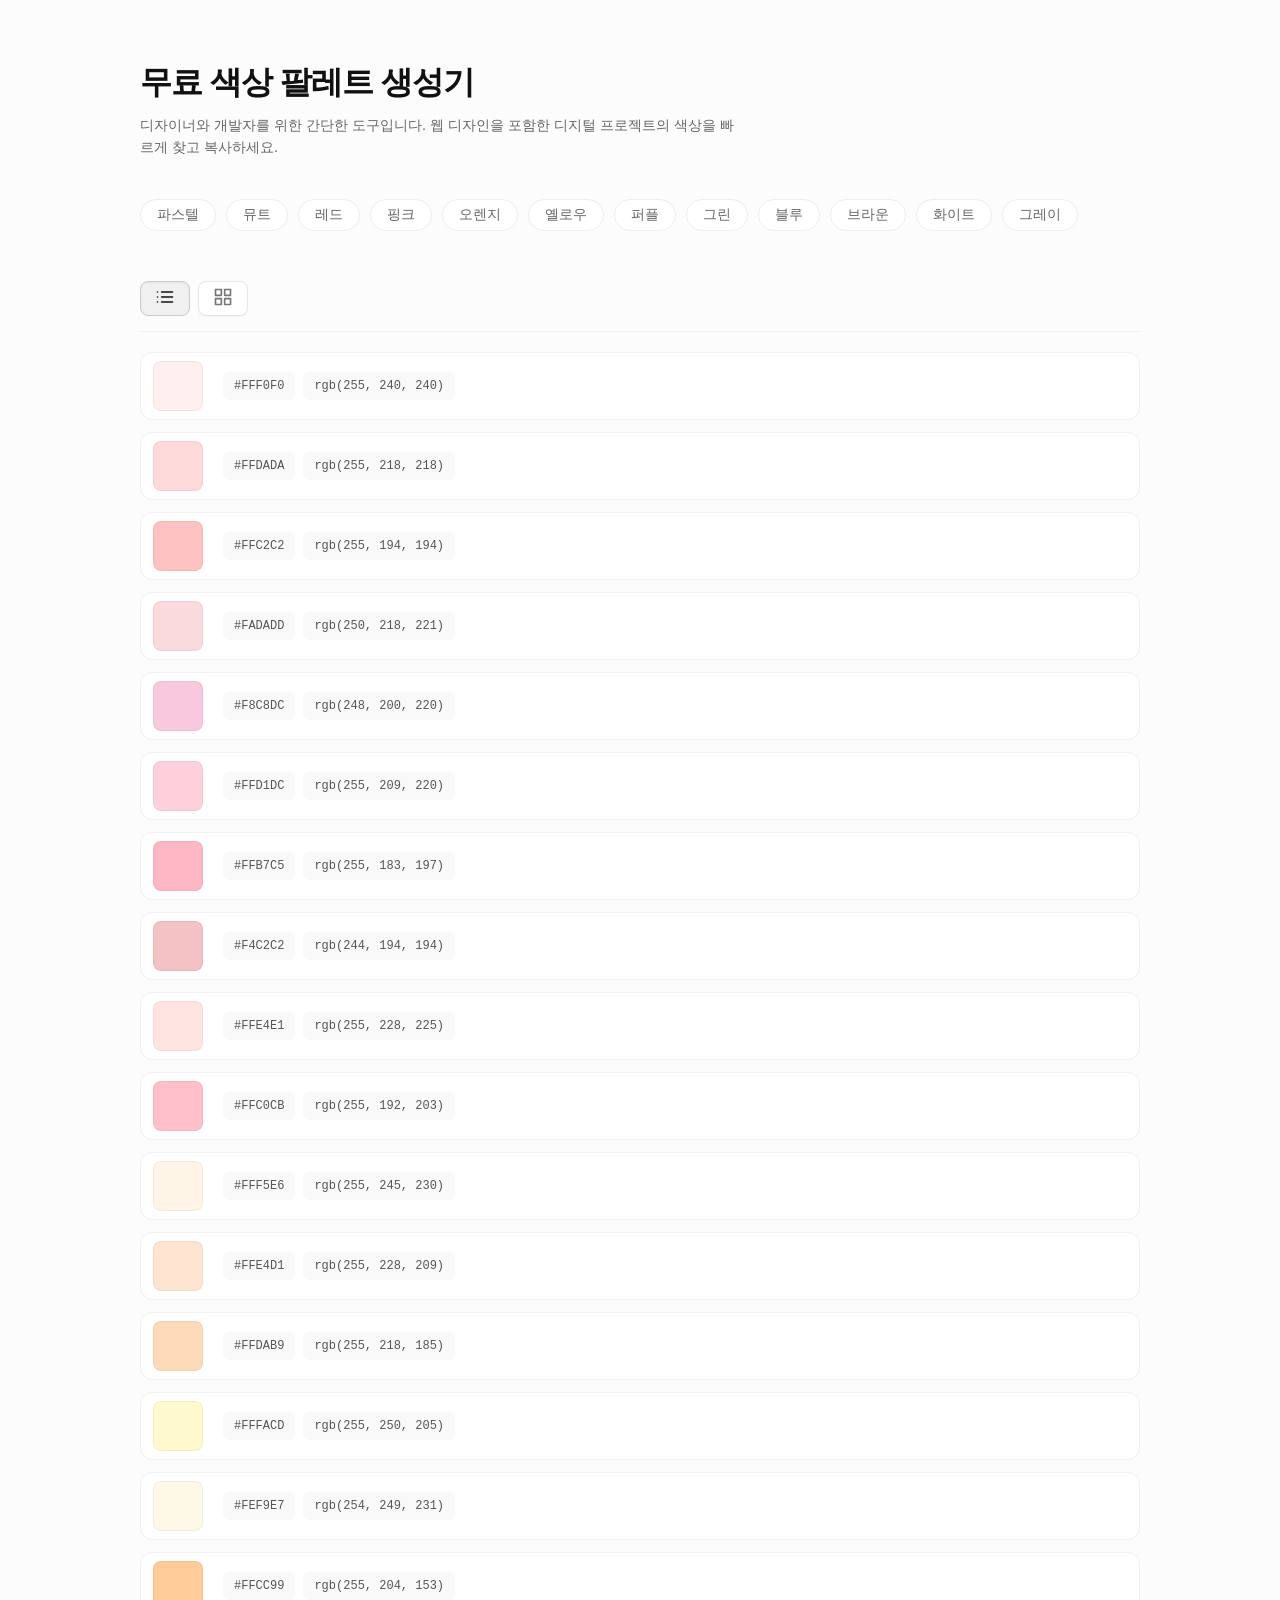
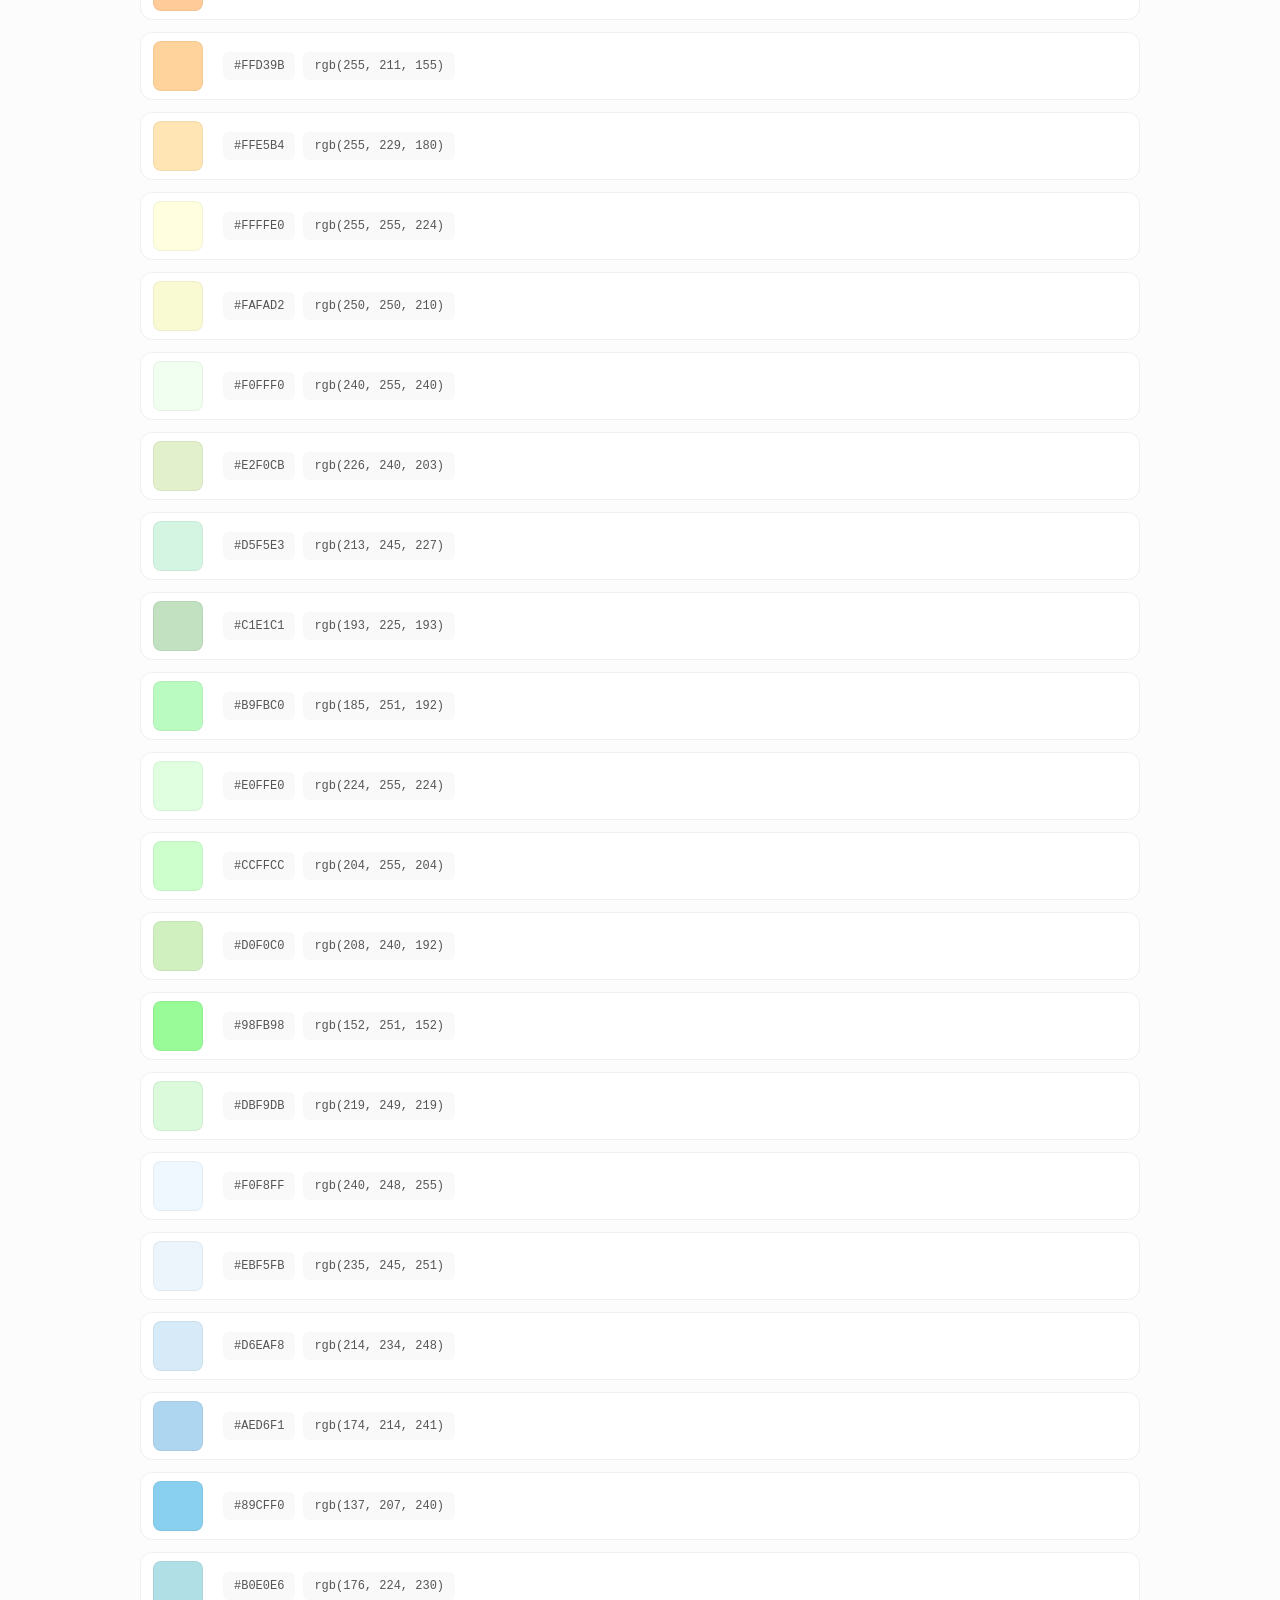
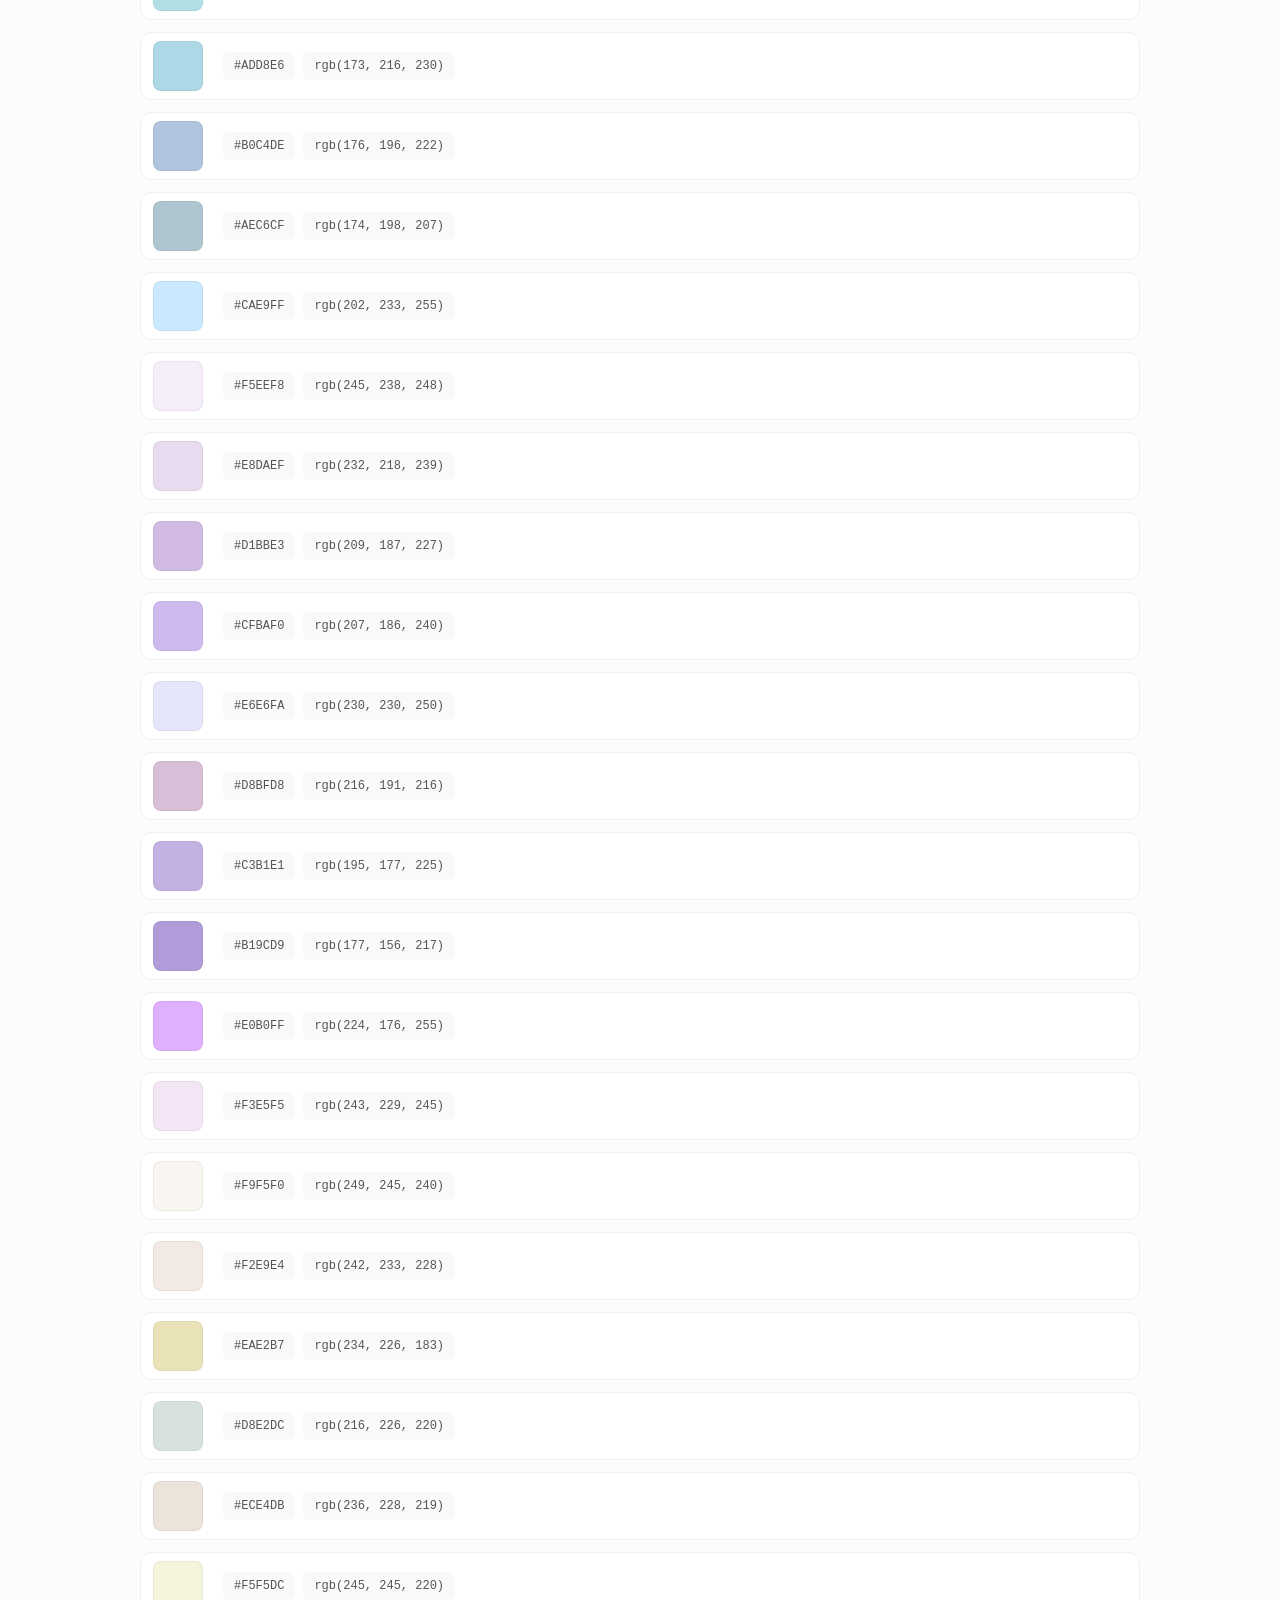
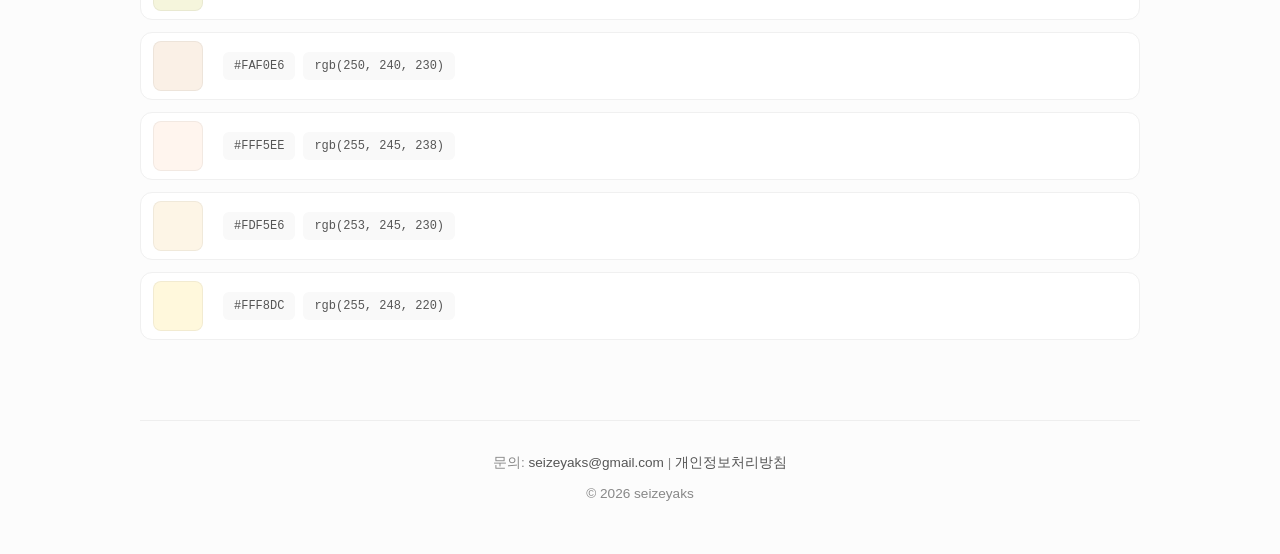
==== commit 0434fd26: "feat: Update site URL" ====
--- a/index.html
+++ b/index.html
@@ -1,34 +1,62 @@
 <!doctype html>
-<html lang="en">
+<html lang="ko">
 <head>
   <meta charset="UTF-8" />
+  <link rel="icon" href="favicon.svg" type="image/svg+xml">
+  <link rel="canonical" href="https://color-palette-generator-drx.pages.dev/">
   <meta name="viewport" content="width=device-width, initial-scale=1.0" />
-  <title>Color Palette Generator</title>
-  <meta name="description" content="A simple color palette generator for designers and developers. Quickly find and copy pastel, muted, and other color schemes for your digital projects, including web design." />
-  <meta name="keywords" content="color palette, generator, designer, developer, web design, colors, hex codes, pastel colors, muted colors" />
+  <title>무료 색상 팔레트 생성기 | 디자이너와 개발자를 위한 최고의 도구</title>
+  <meta name="description" content="디자이너와 개발자를 위한 최고의 무료 색상 팔레트 생성기. 파스텔, 뮤트, 레드, 핑크, 오렌지, 옐로우, 퍼플, 그린, 블루, 브라운 등 다양한 색상 조합을 즉시 찾아보세요. 웹 디자인, 앱 디자인, 프레젠테이션 등 모든 디지털 프로젝트에 이상적인 색상을 쉽게 복사하여 사용하세요." />
+  <meta name="keywords" content="색상 팔레트, 색상 조합, 색상 생성기, 웹 디자인 색상, 디자이너 도구, 개발자 도구, 무료 색상, 파스텔 색상,헥스 코드" />
+  <meta name="author" content="seizeyaks">
+  <meta property="og:title" content="무료 색상 팔레트 생성기 | 디자이너 & 개발자 필수 도구">
+  <meta property="og:description" content="버튼 클릭 한 번으로 아름다운 색상 팔레트를 생성하세요. 웹, 앱, 그래픽 디자인에 영감을 주는 다양한 색상 조합을 제공합니다.">
+  <meta property="og:image" content="https://color-palette-generator-drx.pages.dev/favicon.svg">
+  <meta property="og:url" content="https://color-palette-generator-drx.pages.dev/">
+  <meta property="og:type" content="website">
+  <meta name="twitter:card" content="summary_large_image">
+  <meta name="twitter:title" content="무료 색상 팔레트 생성기 | 디자이너 & 개발자 필수 도구">
+  <meta name="twitter:description" content="버튼 클릭 한 번으로 아름다운 색상 팔레트를 생성하세요. 웹, 앱, 그래픽 디자인에 영감을 주는 다양한 색상 조합을 제공합니다.">
+  <meta name="twitter:image" content="https://color-palette-generator-drx.pages.dev/favicon.svg">
   <meta name="google-adsense-account" content="ca-pub-3039806351490146">
   <script async src="https://pagead2.googlesyndication.com/pagead/js/adsbygoogle.js?client=ca-pub-3039806351490146"
      crossorigin="anonymous"></script>
   <link href='style.css' rel='stylesheet'>
+  <!-- Google tag (gtag.js) -->
+  <script async src="https://www.googletagmanager.com/gtag/js?id=G-P2K0W8FJVZ"></script>
+  <script>
+    window.dataLayer = window.dataLayer || [];
+    function gtag(){dataLayer.push(arguments);}
+    gtag('js', new Date());
+
+    gtag('config', 'G-P2K0W8FJVZ');
+  </script>
+  <script type="text/javascript">
+    (function(c,l,a,r,i,t,y){
+        c[a]=c[a]||function(){(c[a].q=c[a].q||[]).push(arguments)};
+        t=l.createElement(r);t.async=1;t.src="https://www.clarity.ms/tag/"+i;
+        y=l.getElementsByTagName(r)[0];y.parentNode.insertBefore(t,y);
+    })(window, document, "clarity", "script", "w5rd8gd356");
+</script>
 </head>
 <body>
   <div class="container">
-    <h1>Color Palette Generator</h1>
-    <p class="site-description">A simple tool for designers and developers to quickly find and copy colors for digital projects, including web design.</p>
+    <h1>무료 색상 팔레트 생성기</h1>
+    <p class="site-description">디자이너와 개발자를 위한 간단한 도구입니다. 웹 디자인을 포함한 디지털 프로젝트의 색상을 빠르게 찾고 복사하세요.</p>
     
     <div class="controls">
-      <button onclick="renderPalette('pastel')">Pastel</button>
-      <button onclick="renderPalette('muted')">Muted</button>
-      <button onclick="renderPalette('red')">Red</button>
-      <button onclick="renderPalette('pink')">Pink</button>
-      <button onclick="renderPalette('orange')">Orange</button>
-      <button onclick="renderPalette('yellow')">Yellow</button>
-      <button onclick="renderPalette('purple')">Purple</button>
-      <button onclick="renderPalette('green')">Green</button>
-      <button onclick="renderPalette('blue')">Blue</button>
-      <button onclick="renderPalette('brown')">Brown</button>
-      <button onclick="renderPalette('white')">White</button>
-      <button onclick="renderPalette('gray')">Gray</button>
+      <button onclick="renderPalette('pastel')">파스텔</button>
+      <button onclick="renderPalette('muted')">뮤트</button>
+      <button onclick="renderPalette('red')">레드</button>
+      <button onclick="renderPalette('pink')">핑크</button>
+      <button onclick="renderPalette('orange')">오렌지</button>
+      <button onclick="renderPalette('yellow')">옐로우</button>
+      <button onclick="renderPalette('purple')">퍼플</button>
+      <button onclick="renderPalette('green')">그린</button>
+      <button onclick="renderPalette('blue')">블루</button>
+      <button onclick="renderPalette('brown')">브라운</button>
+      <button onclick="renderPalette('white')">화이트</button>
+      <button onclick="renderPalette('gray')">그레이</button>
     </div>
 
     <div class="mode-switch">
@@ -43,11 +71,11 @@
     <div id="palette" class="palette-grid"></div>
     
     <footer>
-      <p>Contact: <a href="mailto:seizeyaks@gmail.com">seizeyaks@gmail.com</a> | <a href="privacy.html">Privacy Policy</a></p>
+      <p>문의: <a href="mailto:seizeyaks@gmail.com">seizeyaks@gmail.com</a> | <a href="privacy.html">개인정보처리방침</a></p>
       <p>&copy; 2026 seizeyaks</p>
     </footer>
   </div>
   <button id="to-top-btn">Top</button>
   <script defer type="text/javascript" src="main.js"></script>
 </body>
-</html>
+</html>
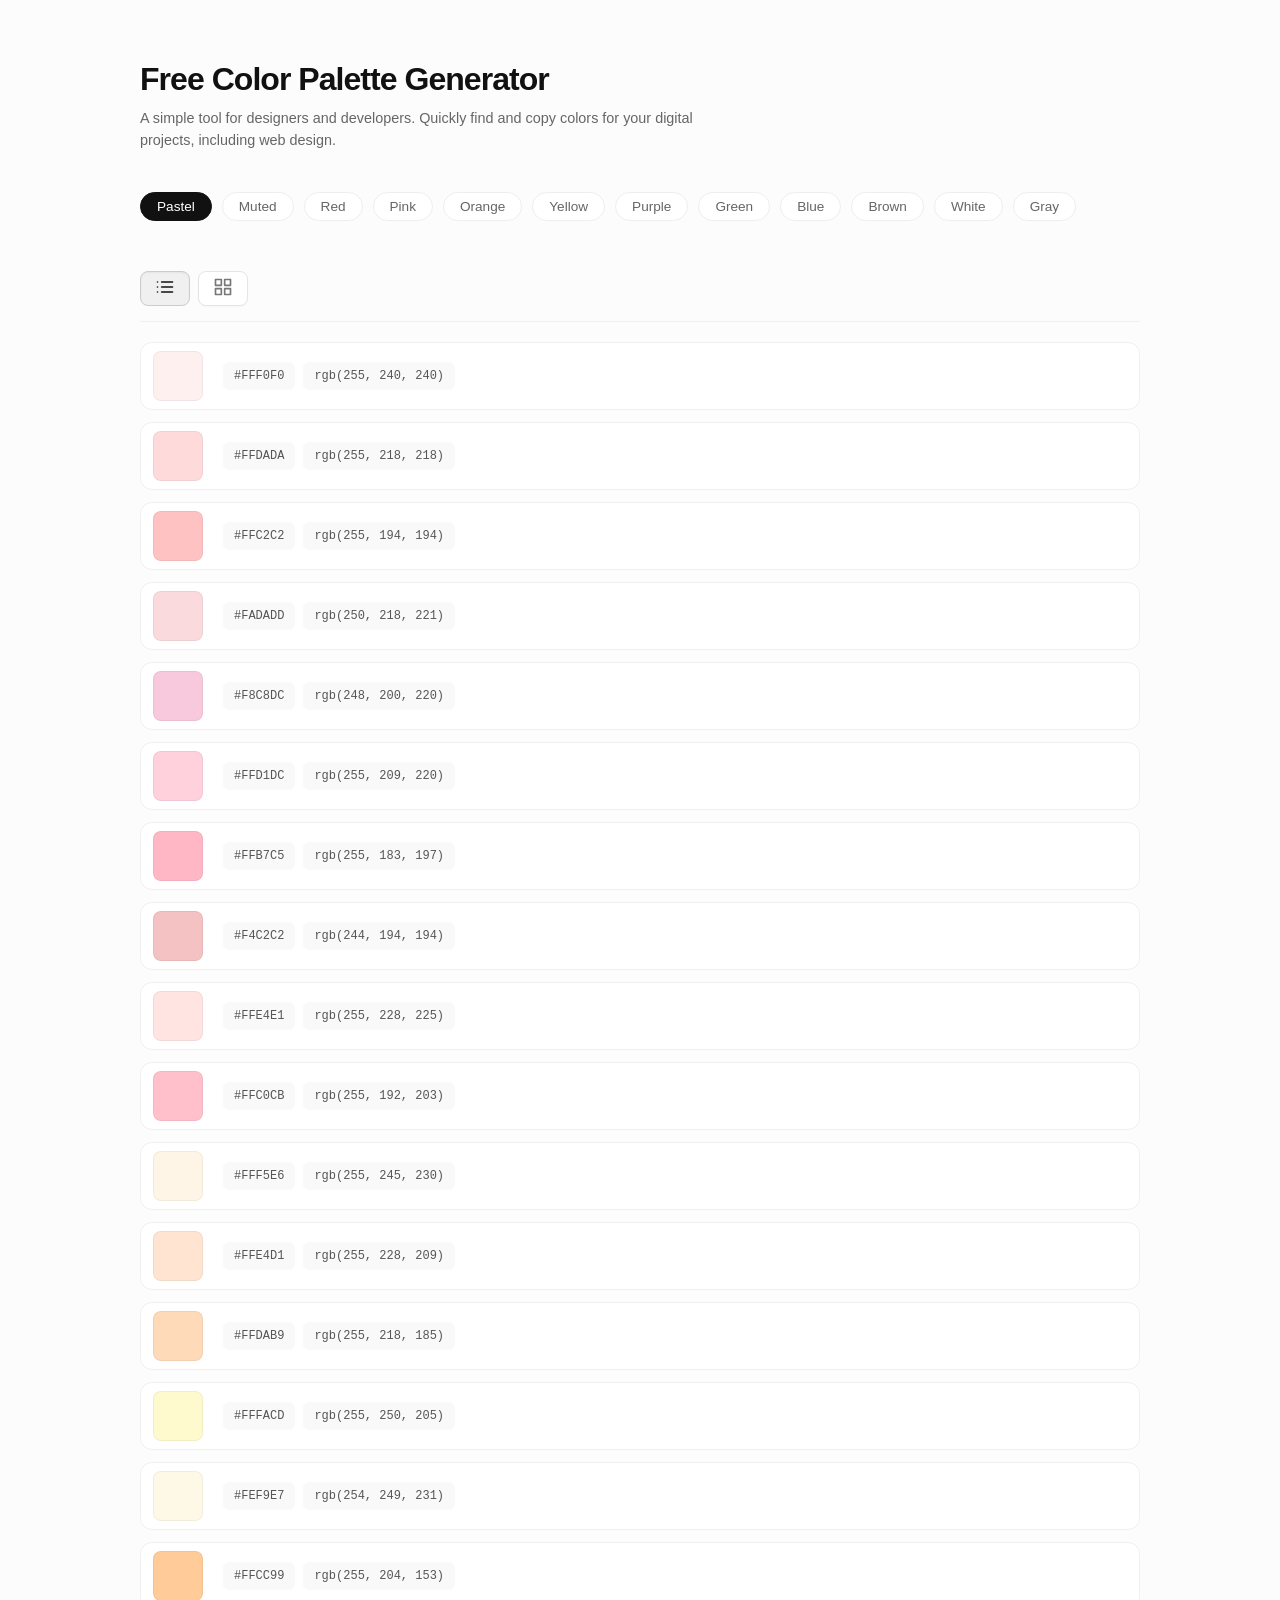
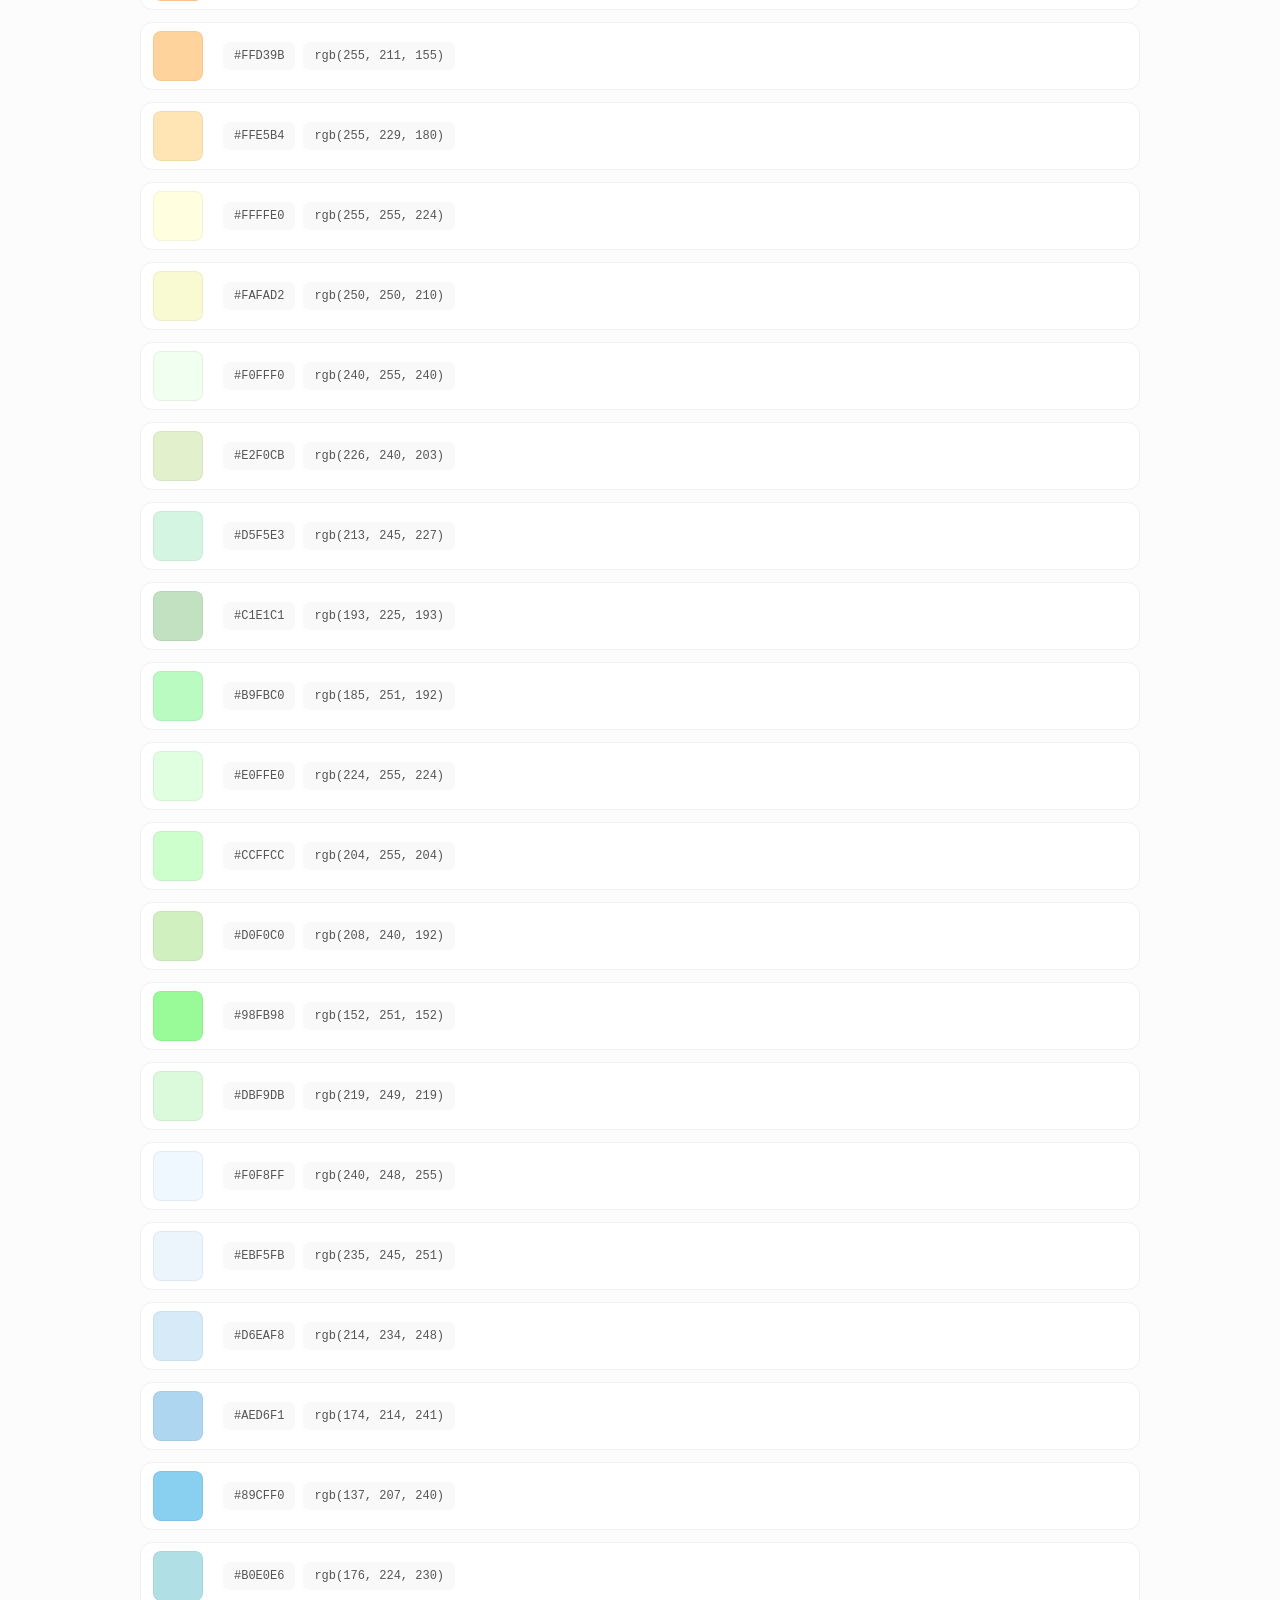
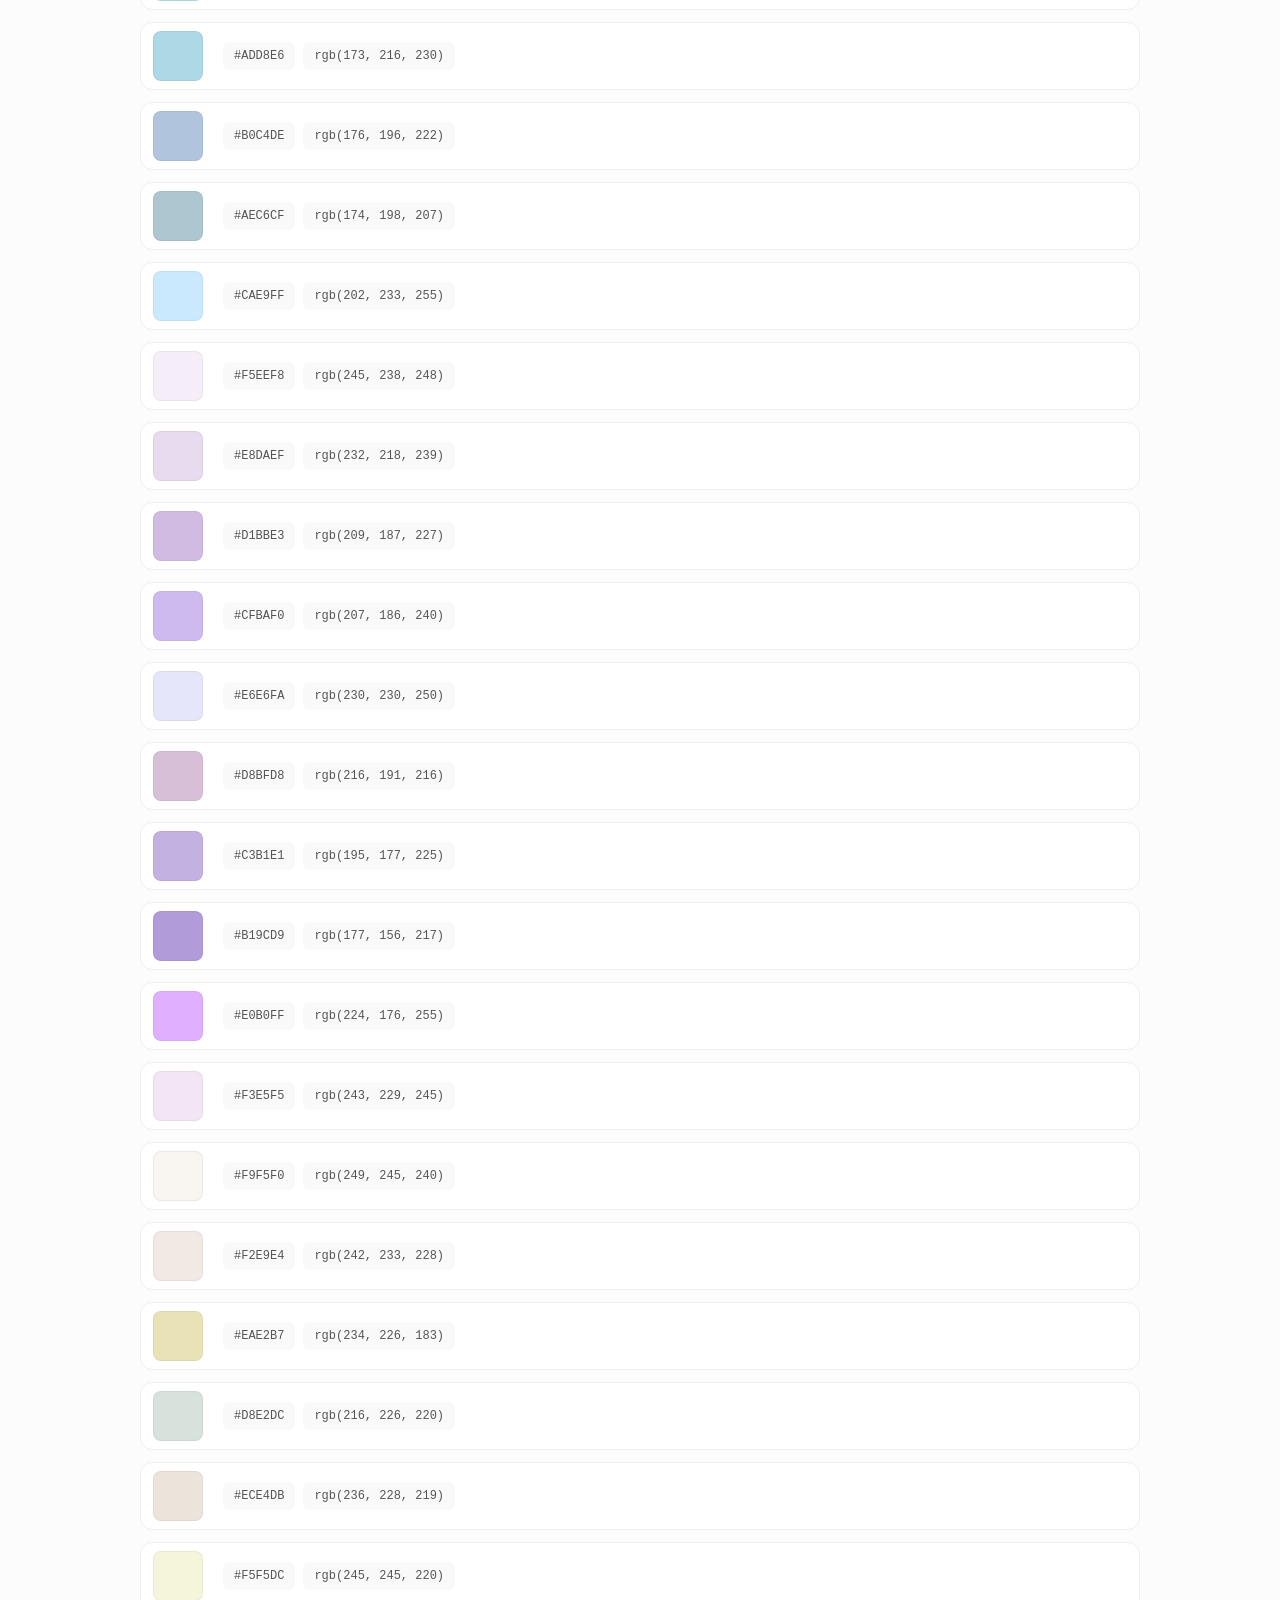
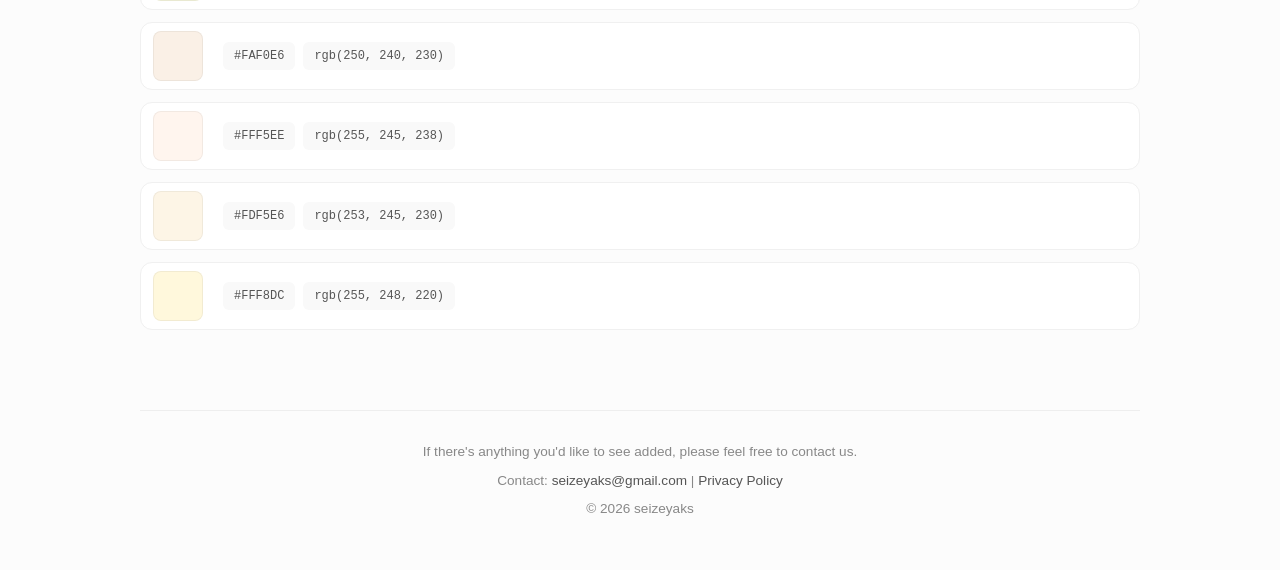
==== commit f8a733eb: "Remove redundant footer text" ====
--- a/index.html
+++ b/index.html
@@ -1,22 +1,22 @@
 <!doctype html>
-<html lang="ko">
+<html lang="en">
 <head>
   <meta charset="UTF-8" />
   <link rel="icon" href="favicon.svg" type="image/svg+xml">
   <link rel="canonical" href="https://color-palette-generator-drx.pages.dev/">
   <meta name="viewport" content="width=device-width, initial-scale=1.0" />
-  <title>무료 색상 팔레트 생성기 | 디자이너와 개발자를 위한 최고의 도구</title>
-  <meta name="description" content="디자이너와 개발자를 위한 최고의 무료 색상 팔레트 생성기. 파스텔, 뮤트, 레드, 핑크, 오렌지, 옐로우, 퍼플, 그린, 블루, 브라운 등 다양한 색상 조합을 즉시 찾아보세요. 웹 디자인, 앱 디자인, 프레젠테이션 등 모든 디지털 프로젝트에 이상적인 색상을 쉽게 복사하여 사용하세요." />
-  <meta name="keywords" content="색상 팔레트, 색상 조합, 색상 생성기, 웹 디자인 색상, 디자이너 도구, 개발자 도구, 무료 색상, 파스텔 색상,헥스 코드" />
+  <title>Free Color Palette Generator | Best Tool for Designers and Developers</title>
+  <meta name="description" content="The best free color palette generator for designers and developers. Instantly find a variety of color combinations, including pastel, muted, red, pink, orange, yellow, purple, green, blue, and brown. Easily copy and use the ideal colors for all your digital projects, such as web design, app design, and presentations." />
+  <meta name="keywords" content="color palette, color combination, color generator, web design colors, designer tools, developer tools, free colors, pastel colors, hex codes" />
   <meta name="author" content="seizeyaks">
-  <meta property="og:title" content="무료 색상 팔레트 생성기 | 디자이너 & 개발자 필수 도구">
-  <meta property="og:description" content="버튼 클릭 한 번으로 아름다운 색상 팔레트를 생성하세요. 웹, 앱, 그래픽 디자인에 영감을 주는 다양한 색상 조합을 제공합니다.">
+  <meta property="og:title" content="Free Color Palette Generator | Essential Tool for Designers & Developers">
+  <meta property="og:description" content="Generate beautiful color palettes with a single click. We offer a variety of color combinations to inspire your web, app, and graphic design projects.">
   <meta property="og:image" content="https://color-palette-generator-drx.pages.dev/favicon.svg">
   <meta property="og:url" content="https://color-palette-generator-drx.pages.dev/">
   <meta property="og:type" content="website">
   <meta name="twitter:card" content="summary_large_image">
-  <meta name="twitter:title" content="무료 색상 팔레트 생성기 | 디자이너 & 개발자 필수 도구">
-  <meta name="twitter:description" content="버튼 클릭 한 번으로 아름다운 색상 팔레트를 생성하세요. 웹, 앱, 그래픽 디자인에 영감을 주는 다양한 색상 조합을 제공합니다.">
+  <meta name="twitter:title" content="Free Color Palette Generator | Essential Tool for Designers & Developers">
+  <meta name="twitter:description" content="Generate beautiful color palettes with a single click. We offer a variety of color combinations to inspire your web, app, and graphic design projects.">
   <meta name="twitter:image" content="https://color-palette-generator-drx.pages.dev/favicon.svg">
   <meta name="google-adsense-account" content="ca-pub-3039806351490146">
   <script async src="https://pagead2.googlesyndication.com/pagead/js/adsbygoogle.js?client=ca-pub-3039806351490146"
@@ -41,22 +41,22 @@
 </head>
 <body>
   <div class="container">
-    <h1>무료 색상 팔레트 생성기</h1>
-    <p class="site-description">디자이너와 개발자를 위한 간단한 도구입니다. 웹 디자인을 포함한 디지털 프로젝트의 색상을 빠르게 찾고 복사하세요.</p>
+    <h1>Free Color Palette Generator</h1>
+    <p class="site-description">A simple tool for designers and developers. Quickly find and copy colors for your digital projects, including web design.</p>
     
     <div class="controls">
-      <button onclick="renderPalette('pastel')">파스텔</button>
-      <button onclick="renderPalette('muted')">뮤트</button>
-      <button onclick="renderPalette('red')">레드</button>
-      <button onclick="renderPalette('pink')">핑크</button>
-      <button onclick="renderPalette('orange')">오렌지</button>
-      <button onclick="renderPalette('yellow')">옐로우</button>
-      <button onclick="renderPalette('purple')">퍼플</button>
-      <button onclick="renderPalette('green')">그린</button>
-      <button onclick="renderPalette('blue')">블루</button>
-      <button onclick="renderPalette('brown')">브라운</button>
-      <button onclick="renderPalette('white')">화이트</button>
-      <button onclick="renderPalette('gray')">그레이</button>
+      <button onclick="renderPalette('pastel')">Pastel</button>
+      <button onclick="renderPalette('muted')">Muted</button>
+      <button onclick="renderPalette('red')">Red</button>
+      <button onclick="renderPalette('pink')">Pink</button>
+      <button onclick="renderPalette('orange')">Orange</button>
+      <button onclick="renderPalette('yellow')">Yellow</button>
+      <button onclick="renderPalette('purple')">Purple</button>
+      <button onclick="renderPalette('green')">Green</button>
+      <button onclick="renderPalette('blue')">Blue</button>
+      <button onclick="renderPalette('brown')">Brown</button>
+      <button onclick="renderPalette('white')">White</button>
+      <button onclick="renderPalette('gray')">Gray</button>
     </div>
 
     <div class="mode-switch">
@@ -71,7 +71,8 @@
     <div id="palette" class="palette-grid"></div>
     
     <footer>
-      <p>문의: <a href="mailto:seizeyaks@gmail.com">seizeyaks@gmail.com</a> | <a href="privacy.html">개인정보처리방침</a></p>
+      <p>If there's anything you'd like to see added, please feel free to contact us.</p>
+      <p>Contact: <a href="mailto:seizeyaks@gmail.com">seizeyaks@gmail.com</a> | <a href="privacy.html">Privacy Policy</a></p>
       <p>&copy; 2026 seizeyaks</p>
     </footer>
   </div>
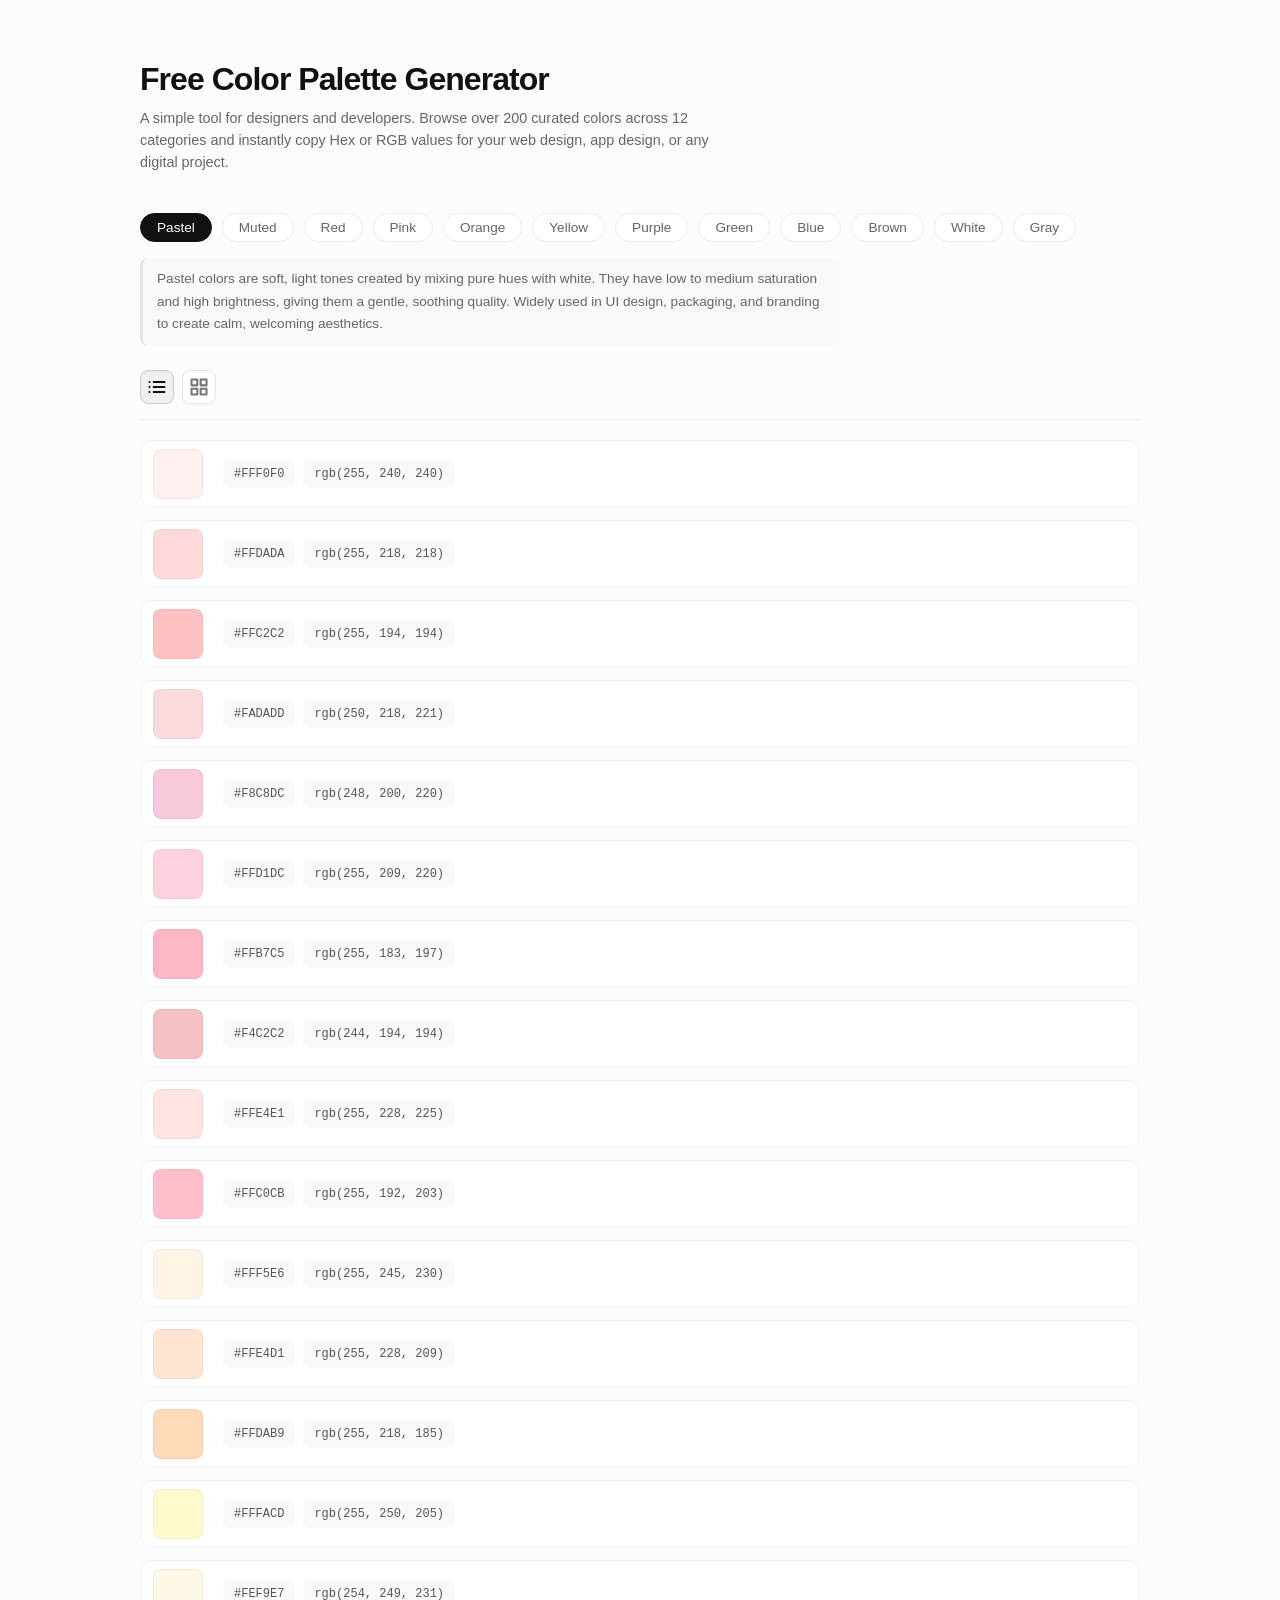
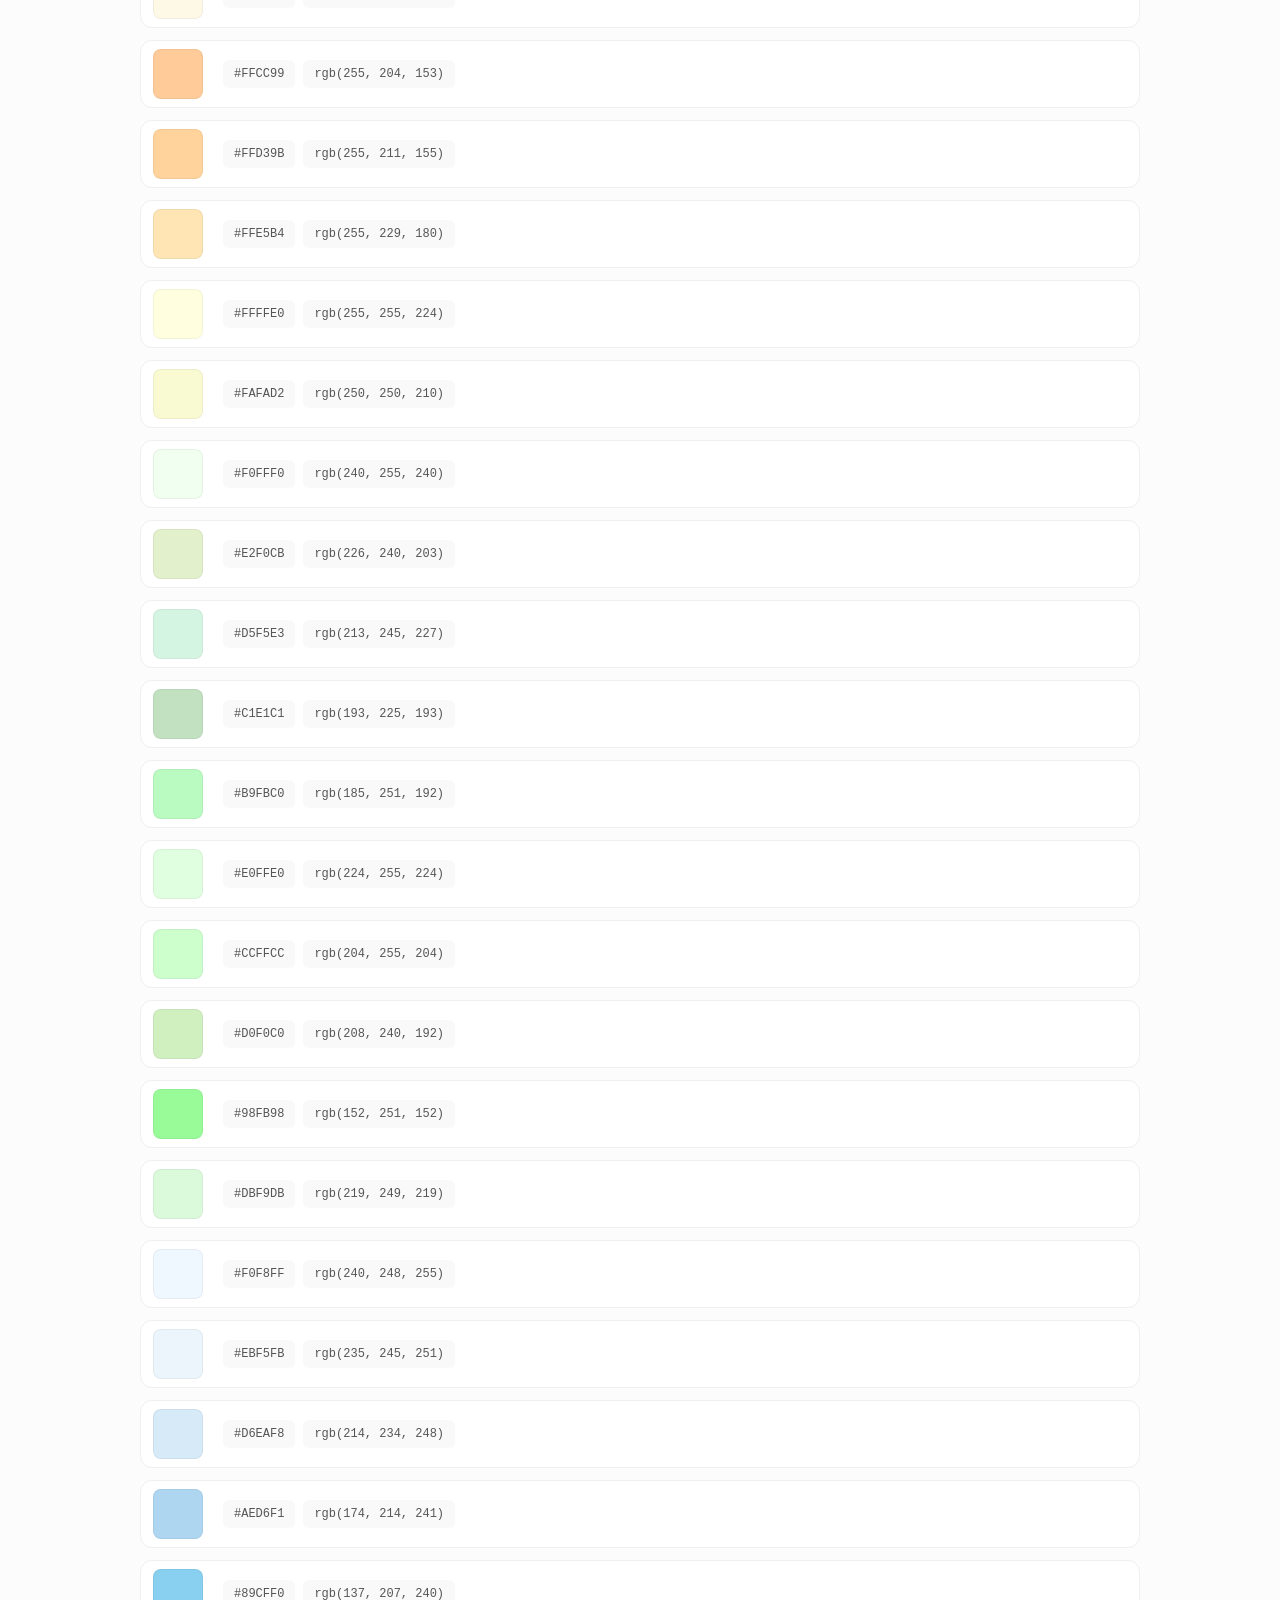
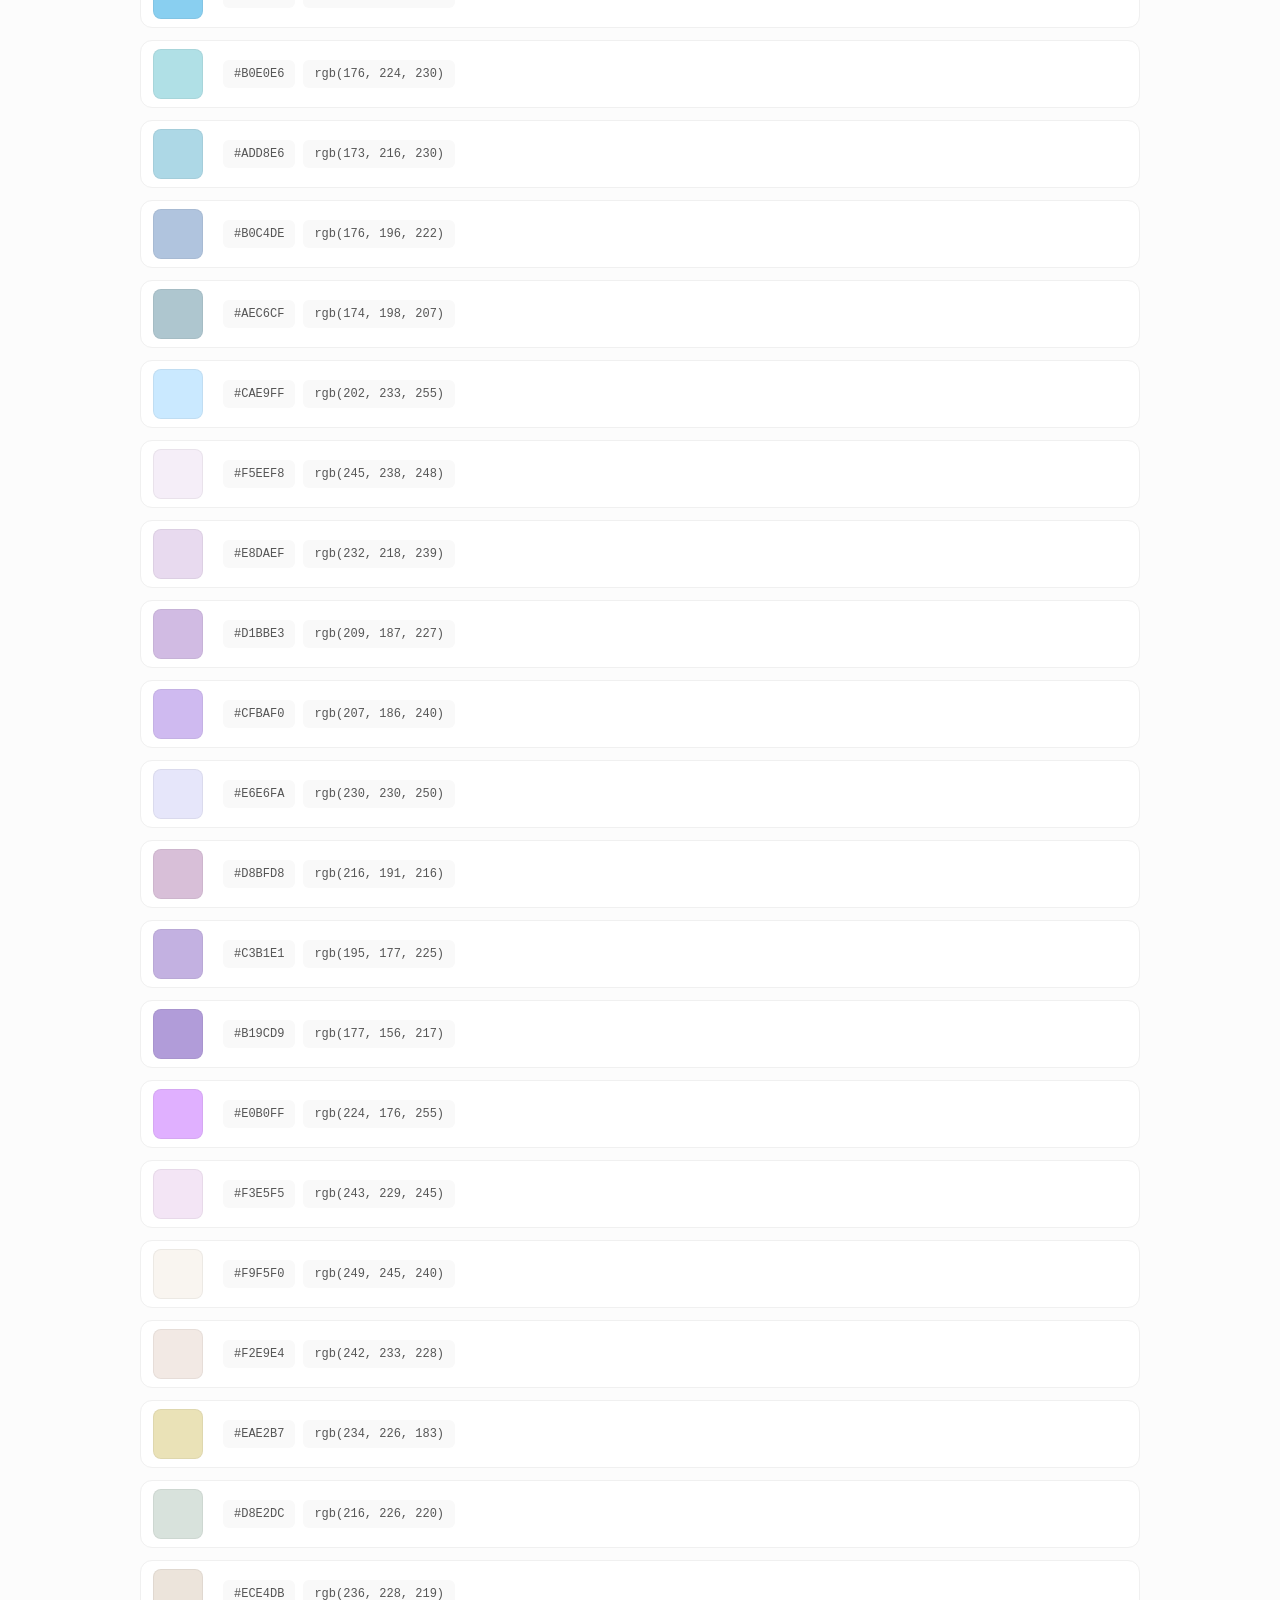
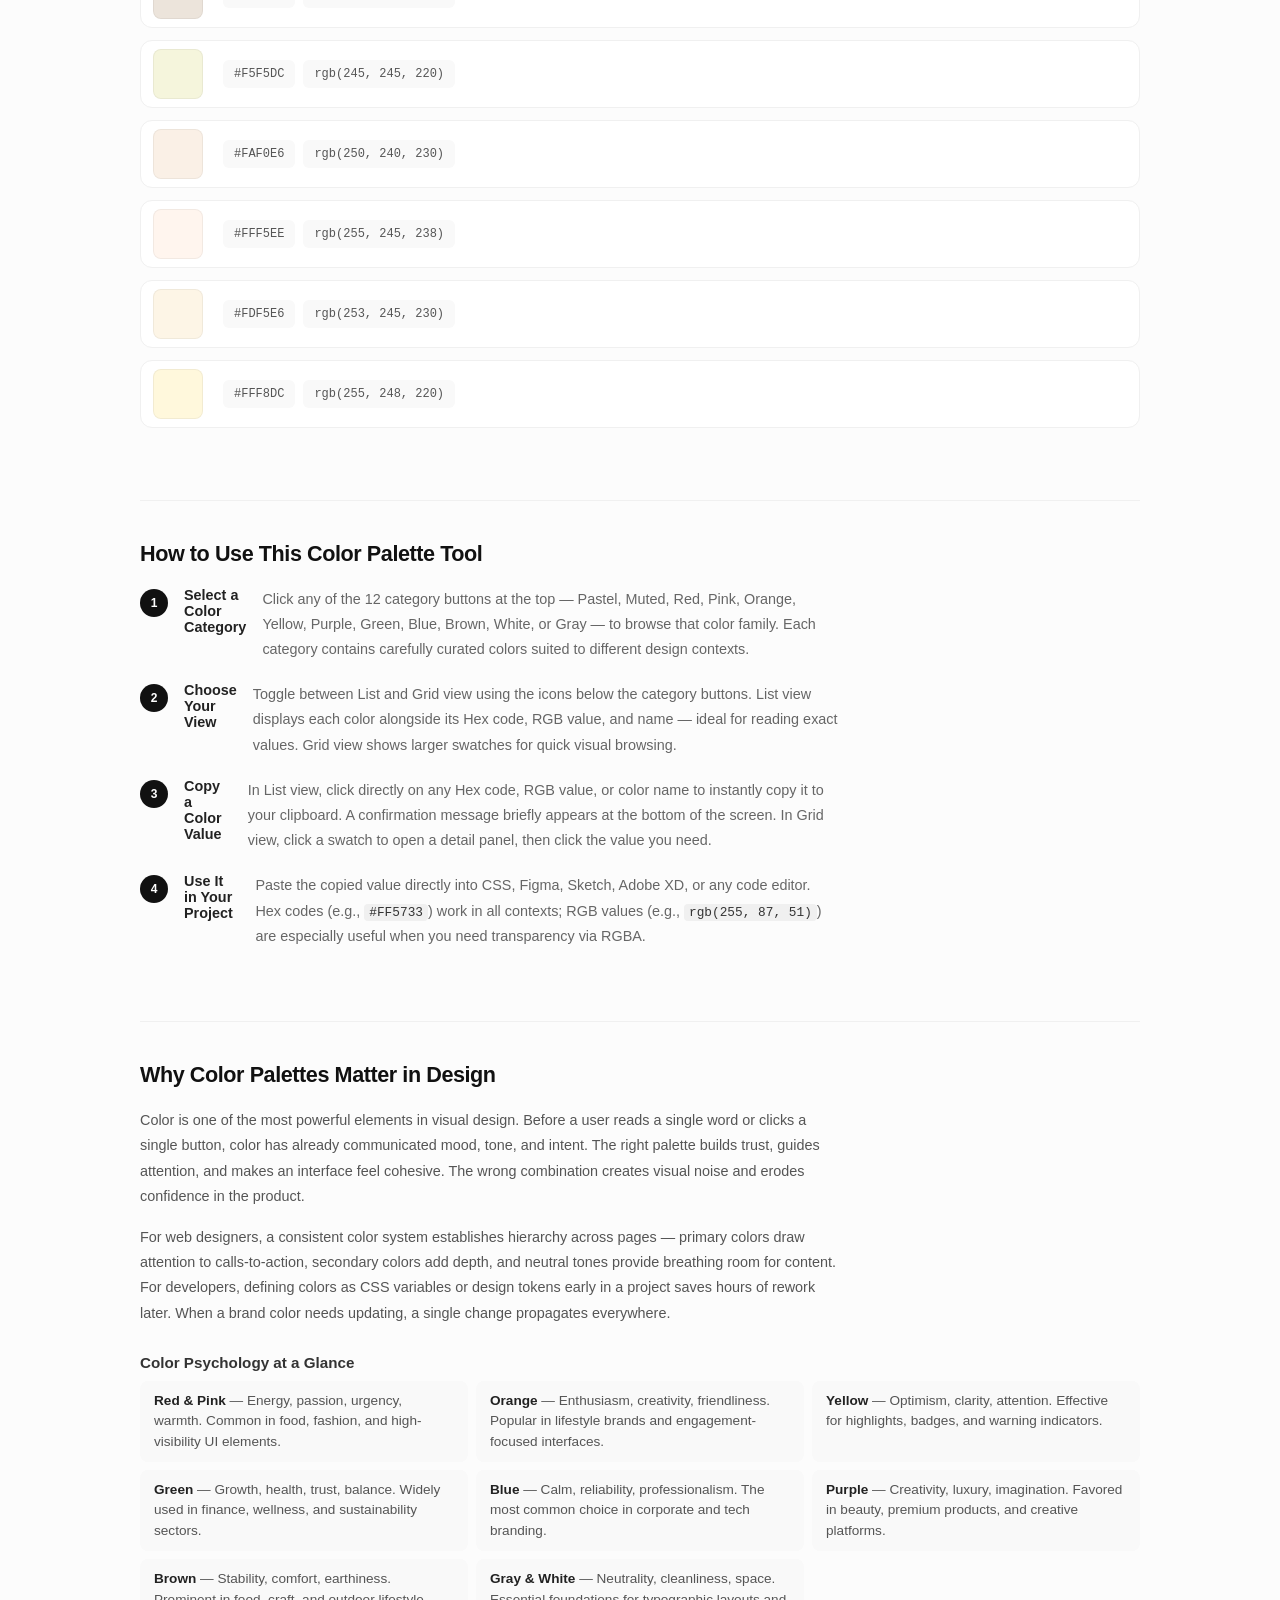
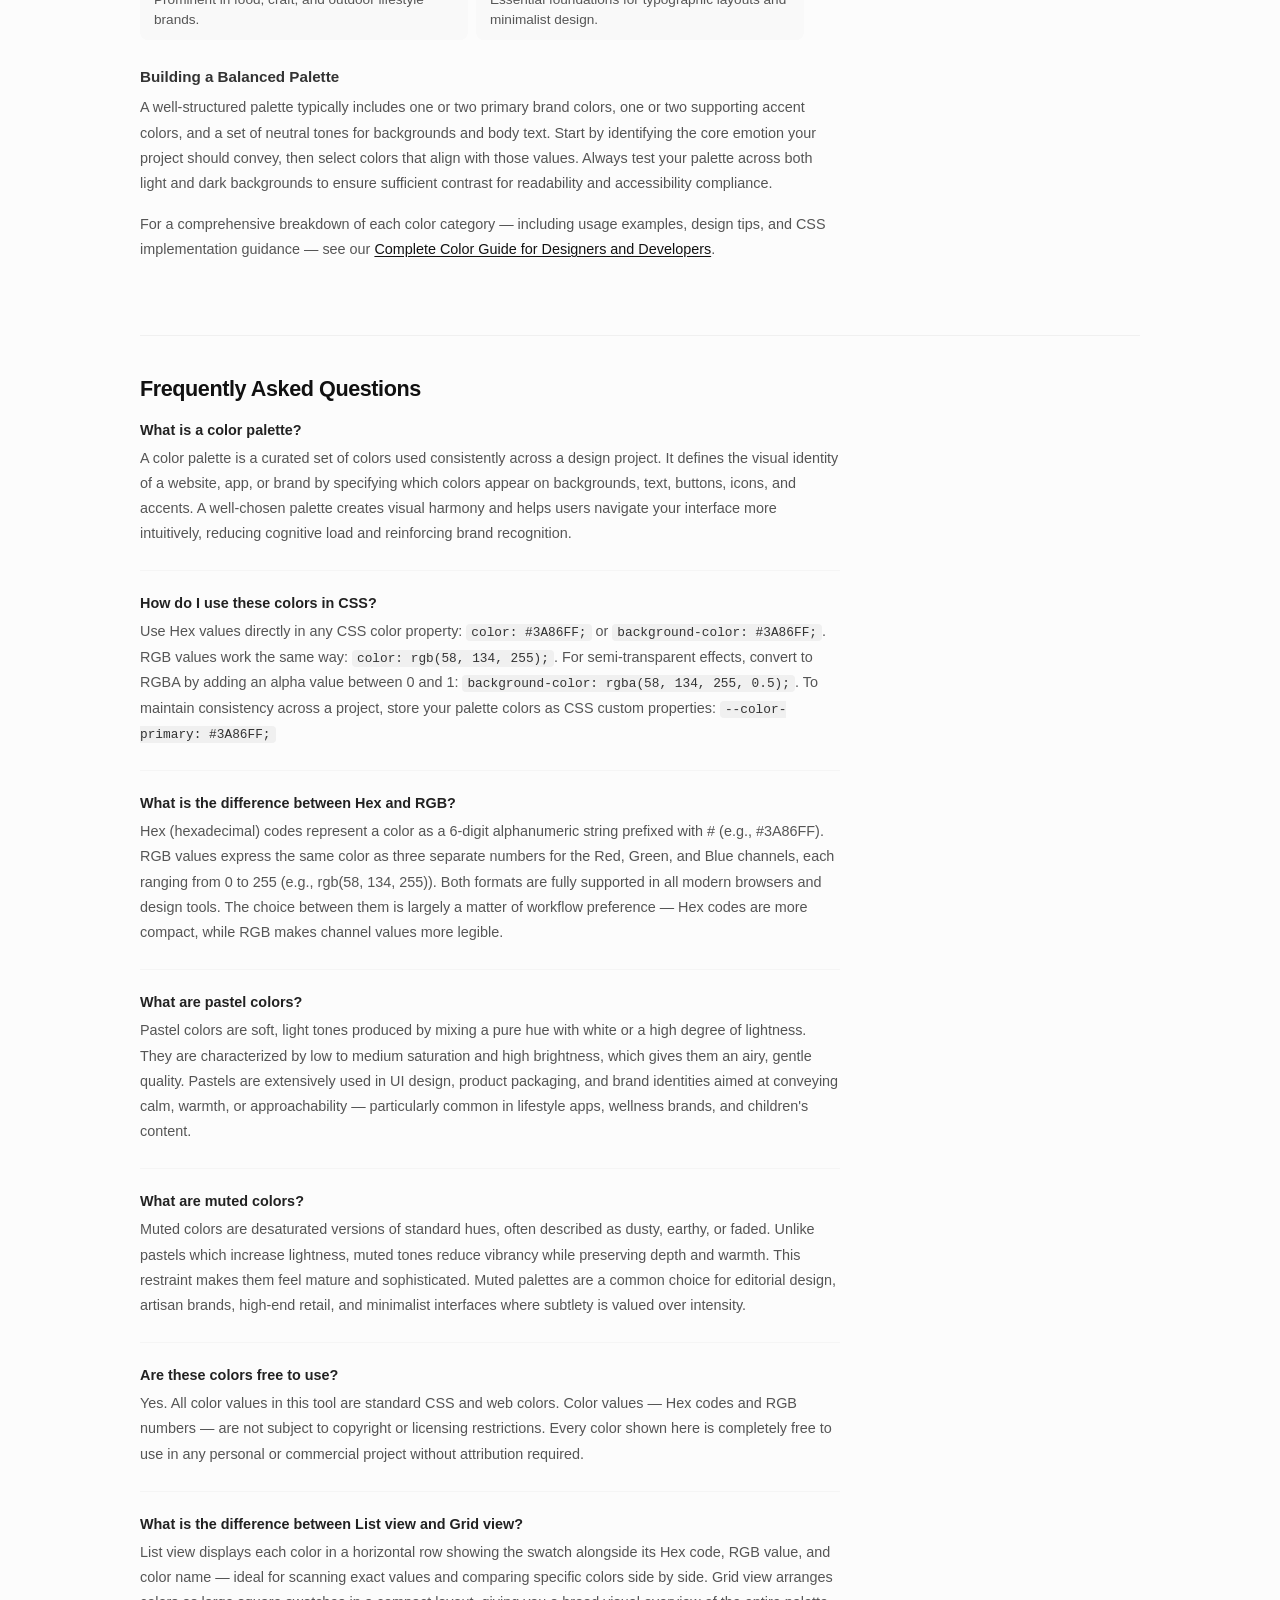
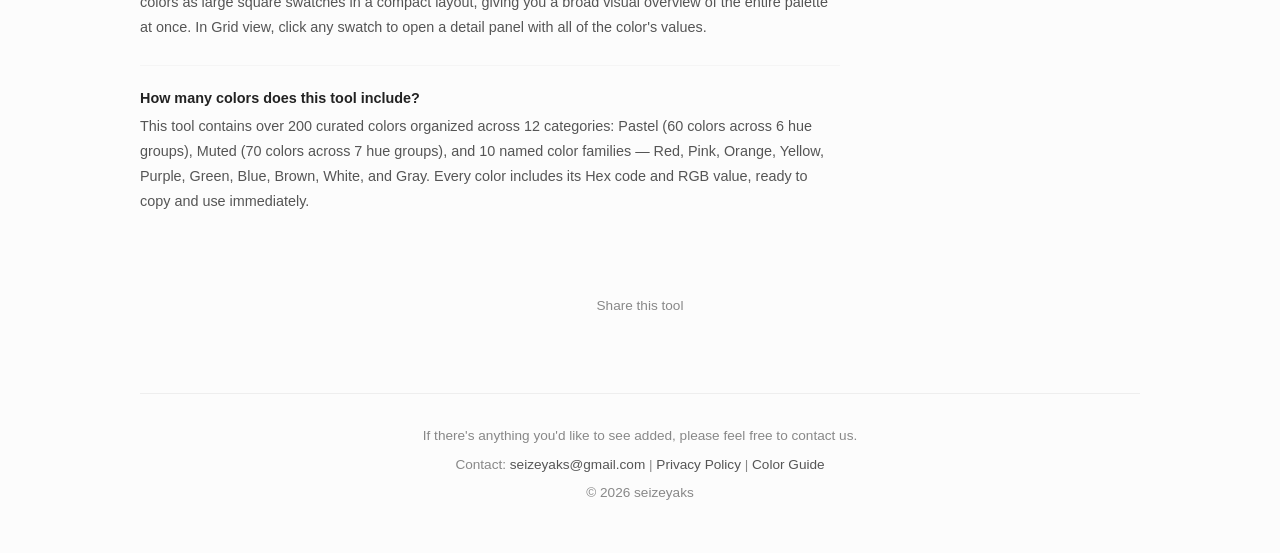
==== commit 67787fab: "Add AddToAny social share buttons Co-Authored-By: Claude Sonnet 4.6 <noreply@anthropic.com>" ====
--- a/index.html
+++ b/index.html
@@ -28,7 +28,6 @@
     window.dataLayer = window.dataLayer || [];
     function gtag(){dataLayer.push(arguments);}
     gtag('js', new Date());
-
     gtag('config', 'G-P2K0W8FJVZ');
   </script>
   <script type="text/javascript">
@@ -37,13 +36,13 @@
         t=l.createElement(r);t.async=1;t.src="https://www.clarity.ms/tag/"+i;
         y=l.getElementsByTagName(r)[0];y.parentNode.insertBefore(t,y);
     })(window, document, "clarity", "script", "w5rd8gd356");
-</script>
+  </script>
 </head>
 <body>
   <div class="container">
     <h1>Free Color Palette Generator</h1>
-    <p class="site-description">A simple tool for designers and developers. Quickly find and copy colors for your digital projects, including web design.</p>
-    
+    <p class="site-description">A simple tool for designers and developers. Browse over 200 curated colors across 12 categories and instantly copy Hex or RGB values for your web design, app design, or any digital project.</p>
+
     <div class="controls">
       <button onclick="renderPalette('pastel')">Pastel</button>
       <button onclick="renderPalette('muted')">Muted</button>
@@ -59,6 +58,10 @@
       <button onclick="renderPalette('gray')">Gray</button>
     </div>
 
+    <div id="category-description" class="category-desc">
+      Pastel colors are soft, light tones created by mixing pure hues with white. They have low to medium saturation and high brightness, giving them a gentle, soothing quality. Widely used in UI design, packaging, and branding to create calm, welcoming aesthetics.
+    </div>
+
     <div class="mode-switch">
       <button id="list-mode-btn" class="active" onclick="setViewMode('list')" aria-label="List View">
         <svg width="20" height="20" viewBox="0 0 24 24" fill="none" stroke="currentColor" stroke-width="2" stroke-linecap="round" stroke-linejoin="round"><line x1="8" y1="6" x2="21" y2="6"></line><line x1="8" y1="12" x2="21" y2="12"></line><line x1="8" y1="18" x2="21" y2="18"></line><line x1="3" y1="6" x2="3.01" y2="6"></line><line x1="3" y1="12" x2="3.01" y2="12"></line><line x1="3" y1="18" x2="3.01" y2="18"></line></svg>
@@ -69,14 +72,127 @@
     </div>
 
     <div id="palette" class="palette-grid"></div>
-    
+
+    <!-- How to Use Section -->
+    <section class="content-section">
+      <h2>How to Use This Color Palette Tool</h2>
+      <ol class="how-to-list">
+        <li>
+          <strong>Select a Color Category</strong>
+          <p>Click any of the 12 category buttons at the top — Pastel, Muted, Red, Pink, Orange, Yellow, Purple, Green, Blue, Brown, White, or Gray — to browse that color family. Each category contains carefully curated colors suited to different design contexts.</p>
+        </li>
+        <li>
+          <strong>Choose Your View</strong>
+          <p>Toggle between List and Grid view using the icons below the category buttons. List view displays each color alongside its Hex code, RGB value, and name — ideal for reading exact values. Grid view shows larger swatches for quick visual browsing.</p>
+        </li>
+        <li>
+          <strong>Copy a Color Value</strong>
+          <p>In List view, click directly on any Hex code, RGB value, or color name to instantly copy it to your clipboard. A confirmation message briefly appears at the bottom of the screen. In Grid view, click a swatch to open a detail panel, then click the value you need.</p>
+        </li>
+        <li>
+          <strong>Use It in Your Project</strong>
+          <p>Paste the copied value directly into CSS, Figma, Sketch, Adobe XD, or any code editor. Hex codes (e.g., <code>#FF5733</code>) work in all contexts; RGB values (e.g., <code>rgb(255, 87, 51)</code>) are especially useful when you need transparency via RGBA.</p>
+        </li>
+      </ol>
+    </section>
+
+    <!-- Why Color Palettes Matter -->
+    <section class="content-section">
+      <h2>Why Color Palettes Matter in Design</h2>
+      <p>Color is one of the most powerful elements in visual design. Before a user reads a single word or clicks a single button, color has already communicated mood, tone, and intent. The right palette builds trust, guides attention, and makes an interface feel cohesive. The wrong combination creates visual noise and erodes confidence in the product.</p>
+      <p>For web designers, a consistent color system establishes hierarchy across pages — primary colors draw attention to calls-to-action, secondary colors add depth, and neutral tones provide breathing room for content. For developers, defining colors as CSS variables or design tokens early in a project saves hours of rework later. When a brand color needs updating, a single change propagates everywhere.</p>
+
+      <h3>Color Psychology at a Glance</h3>
+      <ul class="color-psychology-list">
+        <li><strong>Red &amp; Pink</strong> — Energy, passion, urgency, warmth. Common in food, fashion, and high-visibility UI elements.</li>
+        <li><strong>Orange</strong> — Enthusiasm, creativity, friendliness. Popular in lifestyle brands and engagement-focused interfaces.</li>
+        <li><strong>Yellow</strong> — Optimism, clarity, attention. Effective for highlights, badges, and warning indicators.</li>
+        <li><strong>Green</strong> — Growth, health, trust, balance. Widely used in finance, wellness, and sustainability sectors.</li>
+        <li><strong>Blue</strong> — Calm, reliability, professionalism. The most common choice in corporate and tech branding.</li>
+        <li><strong>Purple</strong> — Creativity, luxury, imagination. Favored in beauty, premium products, and creative platforms.</li>
+        <li><strong>Brown</strong> — Stability, comfort, earthiness. Prominent in food, craft, and outdoor lifestyle brands.</li>
+        <li><strong>Gray &amp; White</strong> — Neutrality, cleanliness, space. Essential foundations for typographic layouts and minimalist design.</li>
+      </ul>
+
+      <h3>Building a Balanced Palette</h3>
+      <p>A well-structured palette typically includes one or two primary brand colors, one or two supporting accent colors, and a set of neutral tones for backgrounds and body text. Start by identifying the core emotion your project should convey, then select colors that align with those values. Always test your palette across both light and dark backgrounds to ensure sufficient contrast for readability and accessibility compliance.</p>
+      <p>For a comprehensive breakdown of each color category — including usage examples, design tips, and CSS implementation guidance — see our <a href="color-guide.html">Complete Color Guide for Designers and Developers</a>.</p>
+    </section>
+
+    <!-- FAQ Section -->
+    <section class="content-section faq-section">
+      <h2>Frequently Asked Questions</h2>
+
+      <div class="faq-item">
+        <h3>What is a color palette?</h3>
+        <p>A color palette is a curated set of colors used consistently across a design project. It defines the visual identity of a website, app, or brand by specifying which colors appear on backgrounds, text, buttons, icons, and accents. A well-chosen palette creates visual harmony and helps users navigate your interface more intuitively, reducing cognitive load and reinforcing brand recognition.</p>
+      </div>
+
+      <div class="faq-item">
+        <h3>How do I use these colors in CSS?</h3>
+        <p>Use Hex values directly in any CSS color property: <code>color: #3A86FF;</code> or <code>background-color: #3A86FF;</code>. RGB values work the same way: <code>color: rgb(58, 134, 255);</code>. For semi-transparent effects, convert to RGBA by adding an alpha value between 0 and 1: <code>background-color: rgba(58, 134, 255, 0.5);</code>. To maintain consistency across a project, store your palette colors as CSS custom properties: <code>--color-primary: #3A86FF;</code></p>
+      </div>
+
+      <div class="faq-item">
+        <h3>What is the difference between Hex and RGB?</h3>
+        <p>Hex (hexadecimal) codes represent a color as a 6-digit alphanumeric string prefixed with # (e.g., #3A86FF). RGB values express the same color as three separate numbers for the Red, Green, and Blue channels, each ranging from 0 to 255 (e.g., rgb(58, 134, 255)). Both formats are fully supported in all modern browsers and design tools. The choice between them is largely a matter of workflow preference — Hex codes are more compact, while RGB makes channel values more legible.</p>
+      </div>
+
+      <div class="faq-item">
+        <h3>What are pastel colors?</h3>
+        <p>Pastel colors are soft, light tones produced by mixing a pure hue with white or a high degree of lightness. They are characterized by low to medium saturation and high brightness, which gives them an airy, gentle quality. Pastels are extensively used in UI design, product packaging, and brand identities aimed at conveying calm, warmth, or approachability — particularly common in lifestyle apps, wellness brands, and children's content.</p>
+      </div>
+
+      <div class="faq-item">
+        <h3>What are muted colors?</h3>
+        <p>Muted colors are desaturated versions of standard hues, often described as dusty, earthy, or faded. Unlike pastels which increase lightness, muted tones reduce vibrancy while preserving depth and warmth. This restraint makes them feel mature and sophisticated. Muted palettes are a common choice for editorial design, artisan brands, high-end retail, and minimalist interfaces where subtlety is valued over intensity.</p>
+      </div>
+
+      <div class="faq-item">
+        <h3>Are these colors free to use?</h3>
+        <p>Yes. All color values in this tool are standard CSS and web colors. Color values — Hex codes and RGB numbers — are not subject to copyright or licensing restrictions. Every color shown here is completely free to use in any personal or commercial project without attribution required.</p>
+      </div>
+
+      <div class="faq-item">
+        <h3>What is the difference between List view and Grid view?</h3>
+        <p>List view displays each color in a horizontal row showing the swatch alongside its Hex code, RGB value, and color name — ideal for scanning exact values and comparing specific colors side by side. Grid view arranges colors as large square swatches in a compact layout, giving you a broad visual overview of the entire palette at once. In Grid view, click any swatch to open a detail panel with all of the color's values.</p>
+      </div>
+
+      <div class="faq-item">
+        <h3>How many colors does this tool include?</h3>
+        <p>This tool contains over 200 curated colors organized across 12 categories: Pastel (60 colors across 6 hue groups), Muted (70 colors across 7 hue groups), and 10 named color families — Red, Pink, Orange, Yellow, Purple, Green, Blue, Brown, White, and Gray. Every color includes its Hex code and RGB value, ready to copy and use immediately.</p>
+      </div>
+    </section>
+
+    <!-- Share -->
+    <div class="share-section">
+      <p class="share-label">Share this tool</p>
+      <!-- AddToAny BEGIN -->
+      <div class="a2a_kit a2a_kit_size_32 a2a_default_style" data-a2a-url="https://color-palette-generator-drx.pages.dev" data-a2a-title="color palette generator">
+        <a class="a2a_dd" href="https://www.addtoany.com/share"></a>
+        <a class="a2a_button_copy_link"></a>
+        <a class="a2a_button_email"></a>
+        <a class="a2a_button_whatsapp"></a>
+        <a class="a2a_button_linkedin"></a>
+        <a class="a2a_button_reddit"></a>
+        <a class="a2a_button_pinterest"></a>
+        <a class="a2a_button_facebook"></a>
+      </div>
+      <script>
+        var a2a_config = a2a_config || {};
+        a2a_config.onclick = 1;
+      </script>
+      <script defer src="https://static.addtoany.com/menu/page.js"></script>
+      <!-- AddToAny END -->
+    </div>
+
     <footer>
       <p>If there's anything you'd like to see added, please feel free to contact us.</p>
-      <p>Contact: <a href="mailto:seizeyaks@gmail.com">seizeyaks@gmail.com</a> | <a href="privacy.html">Privacy Policy</a></p>
+      <p>Contact: <a href="mailto:seizeyaks@gmail.com">seizeyaks@gmail.com</a> | <a href="privacy.html">Privacy Policy</a> | <a href="color-guide.html">Color Guide</a></p>
       <p>&copy; 2026 seizeyaks</p>
     </footer>
   </div>
   <button id="to-top-btn">Top</button>
   <script defer type="text/javascript" src="main.js"></script>
 </body>
-</html>+</html>
--- a/style.css
+++ b/style.css
@@ -3,6 +3,7 @@
   box-sizing: border-box;
   -webkit-font-smoothing: antialiased;
 }
+
 
 body {
   font-family: 'Inter', -apple-system, BlinkMacSystemFont, 'Segoe UI', Roboto, sans-serif;
@@ -13,19 +14,22 @@
   touch-action: manipulation;
 }
 
+
 .container {
   max-width: 1000px;
   margin: auto;
 }
 
-h1 { 
-  text-align: left; 
+
+h1 {
+  text-align: left;
   font-weight: 800;
   letter-spacing: -0.03em;
   margin-bottom: 10px;
   font-size: 2rem;
   color: #111;
 }
+
 
 .site-description {
   text-align: left;
@@ -36,14 +40,16 @@
   line-height: 1.5;
 }
 
+
 /* Category Buttons */
 .controls {
   display: flex;
   justify-content: flex-start;
   gap: 10px;
-  margin-bottom: 50px;
+  margin-bottom: 16px;
   flex-wrap: wrap;
 }
+
 
 .controls button {
   padding: 6px 16px;
@@ -57,17 +63,34 @@
   color: #666;
 }
 
+
 .controls button:hover {
   background: #f5f5f5;
   color: #111;
   border-color: #ddd;
 }
 
+
 .controls button.active {
   background: #111;
   color: white;
   border-color: #111;
 }
+
+
+/* Category Description */
+.category-desc {
+  color: #666;
+  font-size: 0.85rem;
+  line-height: 1.65;
+  margin-bottom: 24px;
+  max-width: 700px;
+  padding: 10px 14px;
+  background: #f9f9f9;
+  border-radius: 8px;
+  border-left: 3px solid #e5e5e5;
+}
+
 
 /* Mode Switch Buttons */
 .mode-switch {
@@ -79,24 +102,28 @@
   border-bottom: 1px solid #f0f0f0;
 }
 
+
 .mode-switch button {
-  padding: 5px 14px;
+  padding: 6px;
   background: #fff;
   border: 1px solid #e5e5e5;
   color: #777;
   cursor: pointer;
-  font-size: 0.8rem;
-  font-weight: 500;
+  display: flex;
+  align-items: center;
+  justify-content: center;
   border-radius: 8px;
   transition: all 0.2s;
   box-shadow: 0 1px 2px rgba(0,0,0,0.03);
 }
+
 
 .mode-switch button:hover {
   color: #444;
   border-color: #d0d0d0;
   background: #fafafa;
 }
+
 
 .mode-switch button.active {
   background: #f0f0f0;
@@ -104,6 +131,12 @@
   border-color: #ccc;
   box-shadow: inset 0 1px 2px rgba(0,0,0,0.05);
 }
+
+
+.mode-switch button svg {
+  stroke-width: 2.5px;
+}
+
 
 /* Palette Grid Modes */
 .palette-grid {
@@ -113,10 +146,12 @@
   margin-bottom: 60px;
 }
 
+
 .palette-grid.grid-mode {
   grid-template-columns: repeat(auto-fill, minmax(80px, 1fr));
   gap: 15px;
 }
+
 
 /* Color Card Item */
 .color-item {
@@ -129,6 +164,7 @@
   transition: all 0.3s ease;
 }
 
+
 .grid-mode .color-item {
   flex-direction: column;
   padding: 0;
@@ -136,15 +172,18 @@
   background: none;
 }
 
+
 .color-item:hover {
   border-color: #e0e0e0;
   box-shadow: 0 4px 20px rgba(0,0,0,0.04);
   transform: translateY(-2px);
 }
 
+
 .grid-mode .color-item:hover {
   box-shadow: none;
 }
+
 
 .color-swatch {
   width: 50px;
@@ -156,6 +195,7 @@
   cursor: pointer;
 }
 
+
 .grid-mode .color-swatch {
   width: 100%;
   padding-bottom: 100%; /* Square aspect ratio */
@@ -164,18 +204,21 @@
   border-radius: 12px;
 }
 
+
 .color-info {
   display: flex;
   gap: 8px;
   flex-grow: 1;
   align-items: center;
-  justify-content: flex-start; /* space-between 대신 flex-start로 변경 */
-  flex-wrap: wrap; /* 추가: 공간이 부족할 경우 줄바꿈 허용 */
-}
+  justify-content: flex-start;
+  flex-wrap: wrap;
+}
+
 
 .grid-mode .color-info {
   display: none;
 }
+
 
 /* Modal Styling */
 .modal-overlay {
@@ -193,6 +236,7 @@
   animation: fadeIn 0.2s ease-out;
 }
 
+
 .modal-content {
   background: white;
   padding: 30px;
@@ -203,6 +247,7 @@
   text-align: center;
 }
 
+
 .modal-swatch {
   width: 80px;
   height: 80px;
@@ -211,11 +256,13 @@
   box-shadow: inset 0 0 0 1px rgba(0,0,0,0.05);
 }
 
+
 .modal-info-list {
   display: flex;
   flex-direction: column;
   gap: 12px;
 }
+
 
 .modal-info-list .info-box {
   width: 100%;
@@ -223,10 +270,12 @@
   font-size: 0.9rem;
 }
 
+
 @keyframes fadeIn {
   from { opacity: 0; }
   to { opacity: 1; }
 }
+
 
 /* Information Boxes */
 .info-box {
@@ -240,18 +289,37 @@
   color: #555;
   border: 1px solid transparent;
   transition: all 0.15s;
-  flex: 0 1 auto; /* flex: 1 대신 변경 */
+  flex: 0 1 auto;
   text-align: center;
   white-space: nowrap;
   overflow: hidden;
   text-overflow: ellipsis;
 }
 
+
 .info-box:hover {
   background: #f0f0f0;
   border-color: #ddd;
   color: #111;
 }
+
+
+/* Share Section */
+.share-section {
+  margin-top: 60px;
+  text-align: center;
+}
+
+.share-label {
+  font-size: 0.85rem;
+  color: #888;
+  margin-bottom: 10px;
+}
+
+.share-section .a2a_kit {
+  justify-content: center;
+}
+
 
 /* Footer */
 footer {
@@ -263,29 +331,34 @@
   font-size: 0.85rem;
 }
 
+
 footer a {
   color: #555;
   text-decoration: none;
 }
 
+
 footer a:hover {
   text-decoration: underline;
 }
+
 
 /* Responsive adjustments */
 @media (max-width: 768px) {
   body { padding: 20px 10px; }
   .color-swatch { width: 40px; height: 40px; min-width: 40px; margin-right: 12px; }
-  .info-box { 
-    font-size: 0.7rem; 
+  .info-box {
+    font-size: 0.7rem;
     padding: 4px 6px;
   }
   .color-info { gap: 4px; }
 }
 
+
 @media (max-width: 480px) {
-  /* .info-box:nth-child(3) { display: none; } 이 부분 제거 */
-}
+  /* reserved for future mobile adjustments */
+}
+
 
 /* Toast Notification Styling */
 .toast {
@@ -301,13 +374,16 @@
   font-size: 0.8rem;
   font-weight: 500;
   z-index: 3000;
+  white-space: nowrap;
   animation: slideUp 0.3s ease-out;
 }
+
 
 @keyframes slideUp {
   from { transform: translate(-50%, 20px); opacity: 0; }
   to { transform: translate(-50%, 0); opacity: 1; }
 }
+
 #to-top-btn {
   position: fixed;
   bottom: 80px;
@@ -323,6 +399,164 @@
   touch-action: manipulation;
 }
 
+
 #to-top-btn:hover {
   background-color: #f0f0f0;
 }
+
+
+/* ============================================
+   Content Sections (AdSense content additions)
+   ============================================ */
+
+.content-section {
+  margin-top: 72px;
+  padding-top: 40px;
+  border-top: 1px solid #f0f0f0;
+}
+
+.content-section h2 {
+  font-size: 1.35rem;
+  font-weight: 700;
+  color: #111;
+  margin: 0 0 20px 0;
+  letter-spacing: -0.02em;
+}
+
+.content-section h3 {
+  font-size: 0.95rem;
+  font-weight: 600;
+  color: #333;
+  margin: 28px 0 10px 0;
+}
+
+.content-section p {
+  color: #555;
+  font-size: 0.9rem;
+  line-height: 1.75;
+  margin: 0 0 16px 0;
+  max-width: 700px;
+}
+
+.content-section a {
+  color: #111;
+  text-decoration: underline;
+  text-underline-offset: 2px;
+}
+
+.content-section a:hover {
+  color: #555;
+}
+
+.content-section code {
+  font-family: 'JetBrains Mono', 'Fira Code', monospace;
+  font-size: 0.8rem;
+  background: #f0f0f0;
+  padding: 1px 5px;
+  border-radius: 4px;
+  color: #333;
+}
+
+/* How to Use list */
+.how-to-list {
+  list-style: none;
+  padding: 0;
+  margin: 0;
+  counter-reset: how-to;
+}
+
+.how-to-list li {
+  display: flex;
+  gap: 16px;
+  margin-bottom: 20px;
+  max-width: 700px;
+}
+
+.how-to-list li::before {
+  counter-increment: how-to;
+  content: counter(how-to);
+  display: flex;
+  align-items: center;
+  justify-content: center;
+  min-width: 28px;
+  height: 28px;
+  background: #111;
+  color: white;
+  border-radius: 50%;
+  font-size: 0.75rem;
+  font-weight: 700;
+  margin-top: 2px;
+  flex-shrink: 0;
+}
+
+.how-to-list li strong {
+  display: block;
+  font-size: 0.9rem;
+  color: #222;
+  margin-bottom: 4px;
+}
+
+.how-to-list li p {
+  margin: 0;
+  color: #666;
+}
+
+/* Color Psychology list */
+.color-psychology-list {
+  list-style: none;
+  padding: 0;
+  margin: 0 0 20px 0;
+  display: grid;
+  grid-template-columns: repeat(auto-fill, minmax(260px, 1fr));
+  gap: 8px;
+}
+
+.color-psychology-list li {
+  background: #f9f9f9;
+  border-radius: 8px;
+  padding: 10px 14px;
+  font-size: 0.85rem;
+  color: #555;
+  line-height: 1.5;
+}
+
+.color-psychology-list li strong {
+  color: #222;
+}
+
+/* FAQ */
+.faq-section .faq-item {
+  max-width: 700px;
+  margin-bottom: 24px;
+  padding-bottom: 24px;
+  border-bottom: 1px solid #f5f5f5;
+}
+
+.faq-section .faq-item:last-child {
+  border-bottom: none;
+  margin-bottom: 0;
+}
+
+.faq-section h3 {
+  font-size: 0.9rem;
+  font-weight: 600;
+  color: #222;
+  margin: 0 0 8px 0;
+}
+
+.faq-section p {
+  margin: 0;
+}
+
+@media (max-width: 768px) {
+  .content-section {
+    margin-top: 48px;
+    padding-top: 28px;
+  }
+  .color-psychology-list {
+    grid-template-columns: 1fr;
+  }
+  .how-to-list li {
+    gap: 12px;
+  }
+}
